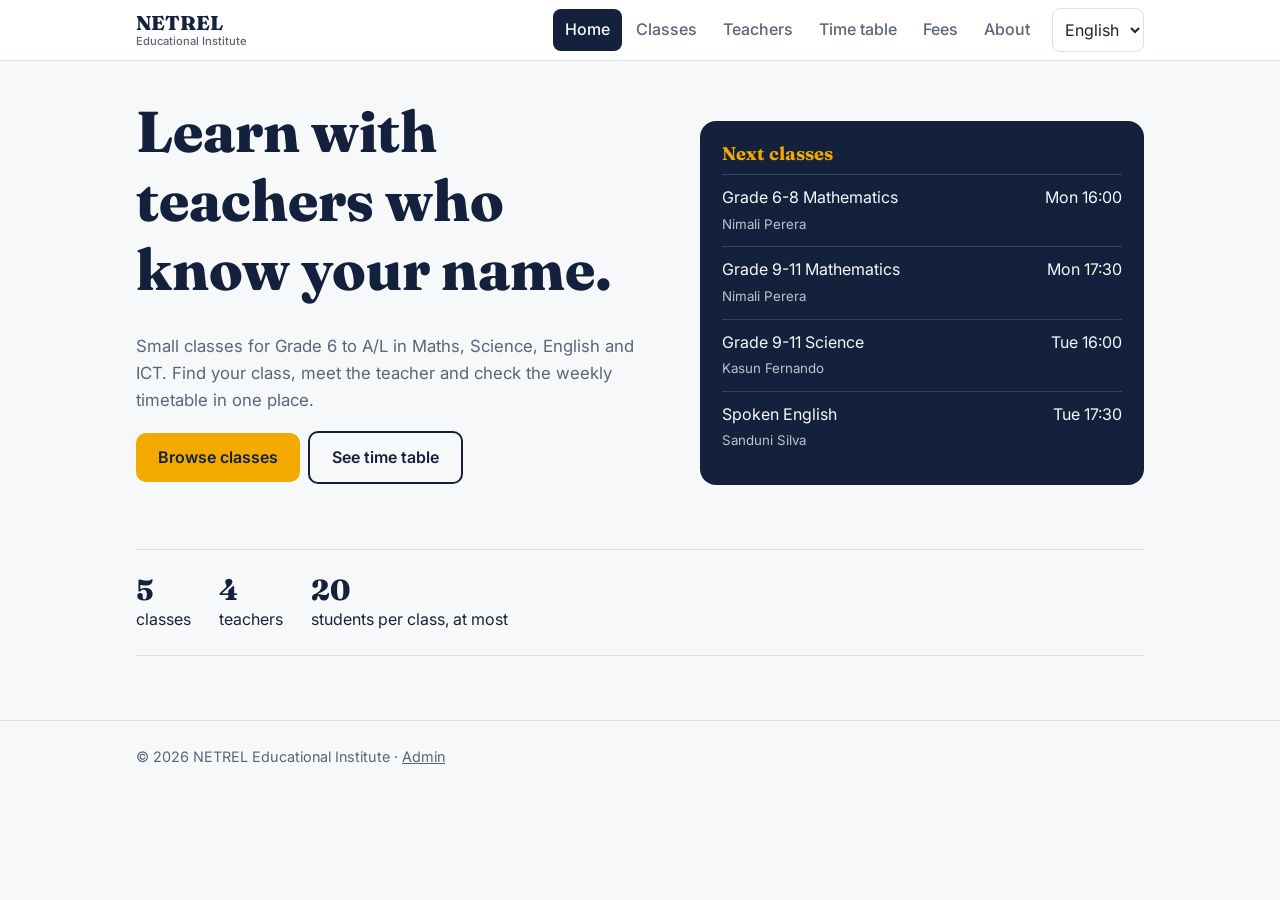
==== index.html @ 674e317e "Create index.html" ====
<!DOCTYPE html>
<html lang="en">
<head>
<meta charset="utf-8">
<meta name="viewport" content="width=device-width, initial-scale=1">
<title>NETREL Educational Institute</title>
<meta name="description" content="NETREL Educational Institute: classes, teachers, time table and fees.">
<link rel="stylesheet" href="https://fonts.googleapis.com/css2?family=Fraunces:wght@600;800&family=Inter:wght@400;500;600&family=Noto+Sans+Sinhala:wght@400;600&family=Noto+Sans+Tamil:wght@400;600&display=swap">
<style>
:root{--ink:#14213D;--bg:#F7F8FA;--card:#fff;--text:#1B2333;--muted:#5B6578;--line:#DDE2EA;--amber:#F2A900;--teal:#0F766E;--tealbg:#E3F3F1}
@media (prefers-color-scheme:dark){:root{--ink:#E8ECF5;--bg:#0E1424;--card:#172038;--text:#E6E9F2;--muted:#9AA5BD;--line:#2A3556;--tealbg:#12312F;--teal:#5EEAD4}}
*{box-sizing:border-box}
html{scroll-behavior:smooth;-webkit-text-size-adjust:100%}
body{margin:0;font:16px/1.6 Inter,"Noto Sans Sinhala","Noto Sans Tamil",system-ui,sans-serif;background:var(--bg);color:var(--text);overflow-x:hidden}
body[data-l=si],body[data-l=ta]{line-height:1.85}
h1,h2,h3{font-family:Fraunces,"Noto Sans Sinhala","Noto Sans Tamil",Georgia,serif;color:var(--ink);line-height:1.2;margin:0 0 .5em}
body[data-l=si] h1,body[data-l=ta] h1{line-height:1.35}
h1{font-size:clamp(1.9rem,6vw,3.6rem);font-weight:800}
h2{font-size:clamp(1.5rem,4vw,2.2rem)}
h3{font-size:1.15rem}
a{color:inherit}
img{max-width:100%}
:focus-visible{outline:3px solid var(--amber);outline-offset:2px}
.wrap{max-width:1040px;margin:0 auto;padding:0 16px}
header{background:var(--card);border-bottom:1px solid var(--line);position:sticky;top:0;z-index:10}
.bar{display:flex;align-items:center;gap:10px;min-height:60px;position:relative}
.logo{font:800 1.25rem Fraunces,serif;color:var(--ink);text-decoration:none;line-height:1.1;margin-right:auto}
.logo small{display:block;font:500 .7rem Inter,sans-serif;color:var(--muted)}
nav{display:flex;gap:2px}
nav a{padding:8px 12px;border-radius:8px;text-decoration:none;font-weight:500;color:var(--muted)}
nav a:hover{background:var(--tealbg)}
nav a[aria-current=page]{background:var(--ink);color:var(--bg)}
select,input,textarea{padding:10px 12px;border-radius:8px;border:1px solid var(--line);background:var(--card);color:var(--text);font:1rem Inter,"Noto Sans Sinhala","Noto Sans Tamil",sans-serif;max-width:100%}
.lang{padding:8px;min-height:44px}
#mb{display:none;width:44px;height:44px;border:1px solid var(--line);border-radius:10px;background:var(--card);color:var(--ink);cursor:pointer;padding:0;flex-direction:column;justify-content:center;align-items:center;gap:5px}
#mb i{display:block;width:20px;height:2px;background:currentColor;transition:transform .2s,opacity .2s}
#mb[aria-expanded=true] i:nth-child(1){transform:translateY(7px) rotate(45deg)}
#mb[aria-expanded=true] i:nth-child(2){opacity:0}
#mb[aria-expanded=true] i:nth-child(3){transform:translateY(-7px) rotate(-45deg)}
section.page{display:none;padding:36px 0 64px}
section.page.on{display:block}
.hero{display:grid;grid-template-columns:1.2fr 1fr;gap:32px;align-items:center}
.hero p{font-size:1.05rem;color:var(--muted);max-width:52ch}
.btn{display:inline-block;padding:12px 22px;min-height:44px;border-radius:10px;background:var(--amber);color:#14213D;font-weight:600;text-decoration:none;border:0;cursor:pointer;font-size:1rem;font-family:inherit;margin:0 8px 8px 0}
.btn.alt{background:transparent;border:2px solid var(--ink);color:var(--ink)}
.btn.sm{padding:6px 12px;min-height:36px;margin:0}
.today{background:var(--ink);color:var(--bg);border-radius:16px;padding:22px}
.today h3{color:var(--amber)}
.today ul{list-style:none;padding:0;margin:0}
.today li{display:flex;justify-content:space-between;gap:12px;padding:10px 0;border-top:1px solid rgba(128,128,128,.35)}
.today small{opacity:.75}
.grid{display:grid;grid-template-columns:repeat(auto-fill,minmax(min(100%,250px),1fr));gap:16px}
.card{background:var(--card);border:1px solid var(--line);border-radius:12px;padding:18px}
.tag{display:inline-block;font-size:.8rem;font-weight:600;background:var(--tealbg);color:var(--teal);padding:2px 10px;border-radius:99px;margin-right:6px}
.muted{color:var(--muted)}
.facts{display:flex;gap:28px;flex-wrap:wrap;margin:40px 0 0;padding:22px 0;border-top:1px solid var(--line);border-bottom:1px solid var(--line)}
.facts b{display:block;font:800 1.8rem Fraunces,serif;color:var(--ink)}
.chips{display:flex;gap:8px;flex-wrap:wrap;margin:14px 0 22px}
.chip{padding:8px 16px;border-radius:99px;border:1px solid var(--line);background:var(--card);color:var(--text);cursor:pointer;font:500 .95rem inherit;font-family:inherit}
.chip[aria-pressed=true]{background:var(--ink);color:var(--bg);border-color:var(--ink)}
.avatar{width:96px;height:96px;border-radius:50%;background:var(--amber);color:#14213D;display:grid;place-items:center;font:800 1.8rem Fraunces,serif;margin-bottom:12px;position:relative;overflow:hidden}
.avatar img{position:absolute;inset:0;width:100%;height:100%;object-fit:cover}
.tt{overflow-x:auto;margin-top:18px}
table{border-collapse:collapse;width:100%;background:var(--card)}
th,td{border:1px solid var(--line);padding:10px;text-align:left;vertical-align:top;font-size:.92rem}
th{background:var(--tealbg);color:var(--ink)}
td.slot{background:var(--bg);font-weight:600;white-space:nowrap}
td b{display:block}
.ttcards{display:none;gap:12px}
.ttcards .row{display:flex;justify-content:space-between;gap:10px;padding:8px 0;border-top:1px solid var(--line)}
.fees td:last-child,.fees th:last-child{text-align:right;white-space:nowrap}
form.f{display:grid;gap:12px;max-width:460px}
label{font-weight:500;display:grid;gap:4px}
.ad{display:grid;grid-template-columns:repeat(auto-fit,minmax(130px,1fr));gap:10px;align-items:end;margin-bottom:20px}
.note{background:var(--tealbg);border-radius:10px;padding:12px 14px;margin:0 0 20px;font-size:.92rem}
footer{border-top:1px solid var(--line);padding:24px 0;color:var(--muted);font-size:.9rem}
@media (max-width:860px){
  #mb{display:flex}
  nav{display:none;position:absolute;top:100%;left:-16px;right:-16px;flex-direction:column;background:var(--card);border-bottom:1px solid var(--line);padding:8px 16px 14px;box-shadow:0 12px 24px rgba(0,0,0,.15)}
  nav.open{display:flex}
  nav a{padding:14px 12px;font-size:1.05rem}
}
@media (max-width:760px){
  .hero{grid-template-columns:1fr}
  section.page{padding:24px 0 48px}
  .tt table{display:none}
  .ttcards{display:grid}
  .btn{display:block;text-align:center;margin-right:0}
  .facts{gap:18px}
}
@media (prefers-reduced-motion:reduce){html{scroll-behavior:auto}#mb i{transition:none}}
</style>
</head>
<body data-l="en">
<header>
  <div class="wrap bar">
    <a class="logo" href="#home">NETREL<small>Educational Institute</small></a>
    <nav id="nav" aria-label="Main">
      <a href="#home" data-i="home"></a><a href="#classes" data-i="classes"></a><a href="#teachers" data-i="teachers"></a><a href="#timetable" data-i="timetable"></a><a href="#fees" data-i="fees"></a><a href="#about" data-i="about"></a>
    </nav>
    <select id="lang" class="lang" aria-label="Language"><option value="en">English</option><option value="si">සිංහල</option><option value="ta">தமிழ்</option></select>
    <button id="mb" aria-expanded="false" aria-controls="nav" aria-label="Menu"><i></i><i></i><i></i></button>
  </div>
</header>

<main class="wrap">
  <section id="home" class="page">
    <div class="hero">
      <div>
        <h1 data-i="h1"></h1>
        <p data-i="lead"></p>
        <p><a class="btn" href="#classes" data-i="browse"></a><a class="btn alt" href="#timetable" data-i="seett"></a></p>
      </div>
      <div class="today"><h3 data-i="next"></h3><ul id="next"></ul></div>
    </div>
    <div class="facts">
      <div><b id="fClasses"></b><span data-i="nclasses"></span></div>
      <div><b id="fTeachers"></b><span data-i="nteachers"></span></div>
      <div><b>20</b><span data-i="maxs"></span></div>
    </div>
  </section>

  <section id="classes" class="page">
    <h2 data-i="classes"></h2>
    <p class="muted" data-i="pick"></p>
    <div class="chips" id="classChips"></div>
    <div class="grid" id="classList"></div>
  </section>

  <section id="teachers" class="page">
    <h2 data-i="teachers"></h2>
    <p class="muted" data-i="tsub"></p>
    <div class="grid" id="teacherList"></div>
  </section>

  <section id="timetable" class="page">
    <h2 data-i="timetable"></h2>
    <label for="ttClass" style="max-width:320px"><span data-i="showtt"></span><select id="ttClass"></select></label>
    <div class="tt" id="ttOut"></div>
    <div class="ttcards" id="ttCards"></div>
  </section>

  <section id="fees" class="page">
    <h2 data-i="fees"></h2>
    <p class="muted" data-i="fsub"></p>
    <div class="tt"><table class="fees" style="display:table"><thead><tr><th data-i="class"></th><th data-i="fee"></th></tr></thead><tbody id="feeBody"></tbody></table></div>
    <p class="note" data-i="fnote"></p>
  </section>

  <section id="about" class="page">
    <h2 data-i="aboutt"></h2>
    <p style="max-width:62ch" data-i="aboutp"></p>
    <div class="grid" style="margin:26px 0">
      <div class="card"><h3 data-i="appr"></h3><p class="muted" data-i="apprp"></p></div>
      <div class="card"><h3 data-i="where"></h3><p class="muted">123 Main Street, Your Town<br>Mon–Sat, 8:00–18:00</p></div>
      <div class="card"><h3 data-i="contact"></h3><p class="muted">+94 00 000 0000<br>hello@yourinstitute.lk</p></div>
    </div>
    <h3 data-i="enrol"></h3>
    <form class="f" id="contact">
      <label><span data-i="name"></span><input name="name" required></label>
      <label><span data-i="phone"></span><input name="phone" type="tel" required></label>
      <label><span data-i="msg"></span><textarea name="msg" rows="3"></textarea></label>
      <button class="btn" type="submit" data-i="send"></button>
      <p id="sent" class="muted" role="status"></p>
    </form>
  </section>

  <section id="admin" class="page">
    <h2>Admin</h2>
    <div id="adminBox"></div>
  </section>
</main>

<footer><div class="wrap">© <span id="yr"></span> NETREL Educational Institute · <a href="#admin" data-i="admin"></a></div></footer>

<script>
/* ===== SETTINGS ===== change the admin passcode here (it is visible to anyone who views the source, so it is only a basic gate) */
const ADMIN_PASS = "netrel123";

/* ===== DATA ===== replace getData() with a fetch() to your database API later. Teacher photos: put files in an "img" folder, e.g. photo:"img/nimali.jpg" */
const DATA = {
  teachers: [
    {id:"t1", name:"Nimali Perera", subject:"Mathematics", photo:"img/nimali.jpg", bio:"BSc Mathematics, 12 years teaching O/L and A/L."},
    {id:"t2", name:"Kasun Fernando", subject:"Science", photo:"img/kasun.jpg", bio:"Physics graduate who loves practical demonstrations."},
    {id:"t3", name:"Sanduni Silva", subject:"English", photo:"img/sanduni.jpg", bio:"Spoken and written English for all levels."},
    {id:"t4", name:"Ruwan Jayasuriya", subject:"ICT", photo:"img/ruwan.jpg", bio:"Software engineer teaching programming and office skills."}
  ],
  classes: [
    {id:"c1", name:"Grade 6-8 Mathematics", grade:"Grade 6-8", teacher:"t1", fee:2500, desc:"Number sense, algebra basics and problem solving."},
    {id:"c2", name:"Grade 9-11 Science", grade:"Grade 9-11", teacher:"t2", fee:3000, desc:"Physics, chemistry and biology with weekly practicals."},
    {id:"c3", name:"Grade 9-11 Mathematics", grade:"Grade 9-11", teacher:"t1", fee:3000, desc:"O/L syllabus with past paper discussions."},
    {id:"c4", name:"Spoken English", grade:"All ages", teacher:"t3", fee:2000, desc:"Speaking confidence, listening and everyday vocabulary."},
    {id:"c5", name:"A/L ICT", grade:"A/L", teacher:"t4", fee:4000, desc:"Theory and programming for the A/L ICT syllabus."}
  ],
  timetable: [
    {day:"Mon", start:"16:00", end:"17:30", cls:"c1", room:"Room 1"},
    {day:"Mon", start:"17:30", end:"19:00", cls:"c3", room:"Room 1"},
    {day:"Tue", start:"16:00", end:"17:30", cls:"c2", room:"Lab"},
    {day:"Tue", start:"17:30", end:"19:00", cls:"c4", room:"Room 2"},
    {day:"Wed", start:"16:00", end:"17:30", cls:"c1", room:"Room 1"},
    {day:"Wed", start:"17:30", end:"19:00", cls:"c5", room:"Computer lab"},
    {day:"Thu", start:"16:00", end:"17:30", cls:"c2", room:"Lab"},
    {day:"Thu", start:"17:30", end:"19:00", cls:"c3", room:"Room 1"},
    {day:"Fri", start:"16:00", end:"17:30", cls:"c4", room:"Room 2"},
    {day:"Fri", start:"17:30", end:"19:00", cls:"c5", room:"Computer lab"},
    {day:"Sat", start:"09:00", end:"11:00", cls:"c3", room:"Room 1"},
    {day:"Sat", start:"11:00", end:"13:00", cls:"c2", room:"Lab"}
  ]
};
async function getData(){ return structuredClone(DATA); /* later: return (await fetch("https://your-api/…")).json(); */ }

/* ===== TRANSLATIONS (page text only; names, bios and class titles come from DATA) ===== */
const T = {
en:{home:"Home",classes:"Classes",teachers:"Teachers",timetable:"Time table",fees:"Fees",about:"About",admin:"Admin",
 h1:"Learn with teachers who know your name.",lead:"Small classes for Grade 6 to A/L in Maths, Science, English and ICT. Find your class, meet the teacher and check the weekly timetable in one place.",
 browse:"Browse classes",seett:"See time table",next:"Next classes",nclasses:"classes",nteachers:"teachers",maxs:"students per class, at most",
 pick:"Pick a grade to filter the list.",all:"All",tsub:"Our team and the classes each teacher leads.",teaches:"Teaches:",showtt:"Show time table for",allcl:"All classes",
 fsub:"Monthly fee for each class.",class:"Class",fee:"Fee",mo:"/ month",fnote:"Fees are paid at the office in the first week of each month.",
 aboutt:"About NETREL Educational Institute",aboutp:"Write your story here: when the institute started, what you teach and how you teach it.",appr:"Our approach",apprp:"Small groups, weekly practice papers and regular feedback to parents.",where:"Where we are",contact:"Contact",enrol:"Ask about enrolment",name:"Your name",phone:"Phone",msg:"Message",send:"Send message",thanks:"Thanks! This sample form does not send anything yet.",
 d:["Mon","Tue","Wed","Thu","Fri","Sat"]},
si:{home:"මුල් පිටුව",classes:"පන්ති",teachers:"ගුරුවරු",timetable:"කාලසටහන",fees:"ගාස්තු",about:"අප ගැන",admin:"පරිපාලක",
 h1:"ඔබව හඳුනන ගුරුවරුන් සමඟ ඉගෙන ගන්න.",lead:"6 වසරේ සිට උසස් පෙළ දක්වා ගණිතය, විද්‍යාව, ඉංග්‍රීසි සහ ICT සඳහා කුඩා පන්ති. ඔබේ පන්තිය සොයා, ගුරුවරයා හඳුනාගෙන, සතිපතා කාලසටහන එක තැනකින් බලන්න.",
 browse:"පන්ති බලන්න",seett:"කාලසටහන බලන්න",next:"ඉදිරි පන්ති",nclasses:"පන්ති",nteachers:"ගුරුවරු",maxs:"පන්තියකට උපරිම ශිෂ්‍ය සංඛ්‍යාව",
 pick:"ලැයිස්තුව පෙරීමට ශ්‍රේණියක් තෝරන්න.",all:"සියල්ල",tsub:"අපගේ කණ්ඩායම සහ ගුරුවරයා මෙහෙයවන පන්ති.",teaches:"උගන්වන පන්ති:",showtt:"කාලසටහන බලන්න:",allcl:"සියලු පන්ති",
 fsub:"එක් එක් පන්තිය සඳහා මාසික ගාස්තුව.",class:"පන්තිය",fee:"ගාස්තුව",mo:"/ මාසයකට",fnote:"ගාස්තු සෑම මාසයකම පළමු සතියේදී කාර්යාලයේ ගෙවිය යුතුය.",
 aboutt:"NETREL අධ්‍යාපන ආයතනය ගැන",aboutp:"ආයතනය ආරම්භ වූ ආකාරය, ඔබ උගන්වන දේ සහ උගන්වන ක්‍රමය මෙහි ලියන්න.",appr:"අපගේ ක්‍රමය",apprp:"කුඩා කණ්ඩායම්, සතිපතා පුහුණු ප්‍රශ්න පත්‍ර සහ දෙමාපියන්ට නිතර ප්‍රතිපෝෂණ.",where:"අපව හමුවන්න",contact:"අමතන්න",enrol:"ඇතුළත් වීම ගැන විමසන්න",name:"ඔබේ නම",phone:"දුරකථන අංකය",msg:"පණිවිඩය",send:"පණිවිඩය යවන්න",thanks:"ස්තූතියි! මෙම නිදර්ශන පෝරමය තවම කිසිවක් යවන්නේ නැත.",
 d:["සඳු","අඟ","බදා","බ්‍රහ","සිකු","සෙන"]},
ta:{home:"முகப்பு",classes:"வகுப்புகள்",teachers:"ஆசிரியர்கள்",timetable:"நேரசூசி",fees:"கட்டணங்கள்",about:"எங்களைப் பற்றி",admin:"நிர்வாகி",
 h1:"உங்கள் பெயர் தெரிந்த ஆசிரியர்களுடன் கற்றுக்கொள்ளுங்கள்.",lead:"தரம் 6 முதல் உயர்தரம் வரை கணிதம், அறிவியல், ஆங்கிலம், ICT ஆகியவற்றுக்கான சிறிய வகுப்புகள். உங்கள் வகுப்பைத் தேடி, ஆசிரியரைச் சந்தித்து, வாராந்த நேரசூசியை ஒரே இடத்தில் பாருங்கள்.",
 browse:"வகுப்புகளைப் பார்க்க",seett:"நேரசூசியைப் பார்க்க",next:"அடுத்த வகுப்புகள்",nclasses:"வகுப்புகள்",nteachers:"ஆசிரியர்கள்",maxs:"ஒரு வகுப்புக்கு அதிகபட்ச மாணவர்கள்",
 pick:"பட்டியலை வடிகட்ட ஒரு தரத்தைத் தேர்ந்தெடுக்கவும்.",all:"அனைத்தும்",tsub:"எங்கள் குழுவும் ஒவ்வொரு ஆசிரியரும் நடத்தும் வகுப்புகளும்.",teaches:"நடத்தும் வகுப்புகள்:",showtt:"நேரசூசியைக் காட்டு:",allcl:"அனைத்து வகுப்புகள்",
 fsub:"ஒவ்வொரு வகுப்புக்கும் மாதாந்தக் கட்டணம்.",class:"வகுப்பு",fee:"கட்டணம்",mo:"/ மாதம்",fnote:"கட்டணங்கள் ஒவ்வொரு மாதமும் முதல் வாரத்தில் அலுவலகத்தில் செலுத்தப்பட வேண்டும்.",
 aboutt:"NETREL கல்வி நிறுவனம் பற்றி",aboutp:"நிறுவனம் தொடங்கிய கதை, நீங்கள் கற்பிப்பவை, கற்பிக்கும் முறை ஆகியவற்றை இங்கே எழுதுங்கள்.",appr:"எங்கள் அணுகுமுறை",apprp:"சிறிய குழுக்கள், வாராந்தப் பயிற்சித் தாள்கள், பெற்றோருக்கு அடிக்கடி கருத்துகள்.",where:"எங்கள் இடம்",contact:"தொடர்புக்கு",enrol:"சேர்க்கை பற்றி விசாரிக்க",name:"உங்கள் பெயர்",phone:"தொலைபேசி",msg:"செய்தி",send:"செய்தி அனுப்பு",thanks:"நன்றி! இந்த மாதிரிப் படிவம் இப்போது எதையும் அனுப்பாது.",
 d:["திங்","செவ்","புத","வியா","வெள்","சனி"]}
};

const $ = s => document.querySelector(s);
const esc = s => String(s).replace(/[&<>"]/g, c => ({"&":"&amp;","<":"&lt;",">":"&gt;",'"':"&quot;"}[c]));
const DAYS = ["Mon","Tue","Wed","Thu","Fri","Sat"];
let D, L = "en", gradeFilter = "all", authed = false;
const t = k => T[L][k] ?? T.en[k];
const teacher = id => D.teachers.find(x => x.id === id);
const klass = id => D.classes.find(c => c.id === id);
const money = n => "Rs. " + Number(n).toLocaleString("en-US");
const dayName = d => T[L].d[DAYS.indexOf(d)];
const bySlot = (a,b) => DAYS.indexOf(a.day)-DAYS.indexOf(b.day) || a.start.localeCompare(b.start);

function load(){ try{ const s = JSON.parse(localStorage.getItem("netrel_data")); if(s){ D.timetable = s.timetable; D.classes.forEach(c => { if(s.fees && s.fees[c.id] != null) c.fee = s.fees[c.id]; }); } }catch(e){} }
function save(){ try{ localStorage.setItem("netrel_data", JSON.stringify({timetable:D.timetable, fees:Object.fromEntries(D.classes.map(c => [c.id,c.fee]))})); }catch(e){} }

function applyLang(){
  document.documentElement.lang = L; document.body.dataset.l = L;
  document.querySelectorAll("[data-i]").forEach(el => el.textContent = t(el.dataset.i));
  $("#lang").value = L;
  renderAll();
}
function renderHome(){
  $("#fClasses").textContent = D.classes.length; $("#fTeachers").textContent = D.teachers.length;
  const now = new Date(), today = now.getDay(), mins = now.getHours()*60 + now.getMinutes();
  const order = ["Sun","Mon","Tue","Wed","Thu","Fri","Sat"];
  const up = D.timetable.map(s => { const [h,m] = s.start.split(":").map(Number); let dd = (order.indexOf(s.day)-today+7)%7; if(dd===0 && h*60+m < mins) dd = 7; return {...s, when:dd*1440+h*60+m}; }).sort((a,b)=>a.when-b.when).slice(0,4);
  $("#next").innerHTML = up.map(s => `<li><span>${esc(klass(s.cls).name)}<br><small>${esc(teacher(klass(s.cls).teacher).name)}</small></span><span>${dayName(s.day)} ${s.start}</span></li>`).join("");
}
function renderClasses(){
  const grades = ["all", ...new Set(D.classes.map(c => c.grade))];
  $("#classChips").innerHTML = grades.map(g => `<button class="chip" aria-pressed="${g===gradeFilter}" data-g="${esc(g)}">${g==="all"?t("all"):esc(g)}</button>`).join("");
  $("#classList").innerHTML = D.classes.filter(c => gradeFilter==="all" || c.grade===gradeFilter).map(c => `<article class="card"><span class="tag">${esc(c.grade)}</span><h3 style="margin-top:10px">${esc(c.name)}</h3><p class="muted">${esc(c.desc)}</p><p><b>${esc(teacher(c.teacher).name)}</b><br><span class="muted">${money(c.fee)} ${t("mo")}</span></p></article>`).join("");
}
function renderTeachers(){
  $("#teacherList").innerHTML = D.teachers.map(x => `<article class="card"><div class="avatar">${x.photo?`<img src="${esc(x.photo)}" alt="${esc(x.name)}" loading="lazy" onerror="this.remove()">`:""}<span aria-hidden="true">${esc(x.name.split(" ").map(w=>w[0]).join(""))}</span></div><h3>${esc(x.name)}</h3><span class="tag">${esc(x.subject)}</span><p class="muted">${esc(x.bio)}</p><p style="font-size:.9rem">${t("teaches")} ${D.classes.filter(c=>c.teacher===x.id).map(c=>esc(c.name)).join(", ")}</p></article>`).join("");
}
function renderTT(){
  const sel = $("#ttClass").value || "all";
  const rows = D.timetable.filter(s => sel==="all" || s.cls===sel).sort(bySlot);
  const slots = [...new Set(rows.map(r => r.start+"–"+r.end))].sort();
  $("#ttOut").innerHTML = `<table><thead><tr><th>${t("time")||"Time"}</th>${DAYS.map(d=>`<th>${dayName(d)}</th>`).join("")}</tr></thead><tbody>` + slots.map(sl => `<tr><td class="slot">${sl}</td>` + DAYS.map(d => { const s = rows.find(r => r.day===d && r.start+"–"+r.end===sl); return `<td>${s?`<b>${esc(klass(s.cls).name)}</b>${esc(teacher(klass(s.cls).teacher).name)}<br><span class="muted">${esc(s.room)}</span>`:""}</td>`; }).join("") + `</tr>`).join("") + `</tbody></table>`;
  $("#ttCards").innerHTML = DAYS.map(d => { const r = rows.filter(x => x.day===d); return r.length ? `<div class="card"><h3>${dayName(d)}</h3>${r.map(s => `<div class="row"><span><b>${esc(klass(s.cls).name)}</b><br><span class="muted">${esc(teacher(klass(s.cls).teacher).name)} · ${esc(s.room)}</span></span><span>${s.start}–${s.end}</span></div>`).join("")}</div>` : ""; }).join("");
}
function renderTTSelect(){
  const v = $("#ttClass").value || "all";
  $("#ttClass").innerHTML = `<option value="all">${t("allcl")}</option>` + D.classes.map(c => `<option value="${c.id}">${esc(c.name)}</option>`).join("");
  $("#ttClass").value = v;
}
function renderFees(){ $("#feeBody").innerHTML = D.classes.map(c => `<tr><td>${esc(c.name)}<br><span class="muted">${esc(teacher(c.teacher).name)}</span></td><td>${money(c.fee)} ${t("mo")}</td></tr>`).join(""); }
function renderAdmin(){
  const box = $("#adminBox");
  if(!authed){ box.innerHTML = `<form class="f" id="login"><label>Passcode<input type="password" id="pw" required autocomplete="off"></label><button class="btn" type="submit">Log in</button><p id="lerr" class="muted" role="status"></p></form>`; return; }
  const cOpts = D.classes.map(c => `<option value="${c.id}">${esc(c.name)}</option>`).join("");
  const rows = [...D.timetable].sort(bySlot);
  box.innerHTML = `<p class="note">Changes are saved in this browser only. To publish them for every visitor, press “Show data”, then paste the timetable and fees into the DATA block of index.html and upload it to GitHub (or connect a database later).</p>
  <h3>Add a class slot</h3>
  <form id="addSlot" class="ad">
    <label>Day<select name="day">${DAYS.map(d=>`<option>${d}</option>`).join("")}</select></label>
    <label>Start<input type="time" name="start" required></label>
    <label>End<input type="time" name="end" required></label>
    <label>Class<select name="cls">${cOpts}</select></label>
    <label>Room<input name="room" required></label>
    <button class="btn" type="submit" style="margin:0">Add</button>
  </form>
  <h3>Time table slots</h3>
  <div class="tt"><table style="display:table"><thead><tr><th>Day</th><th>Time</th><th>Class</th><th>Room</th><th></th></tr></thead><tbody>${rows.map(s => `<tr><td>${s.day}</td><td>${s.start}–${s.end}</td><td>${esc(klass(s.cls).name)}</td><td>${esc(s.room)}</td><td><button class="btn alt sm" data-del="${D.timetable.indexOf(s)}">Delete</button></td></tr>`).join("")}</tbody></table></div>
  <h3 style="margin-top:28px">Fees (Rs. per month)</h3>
  <div class="ad">${D.classes.map(c => `<label>${esc(c.name)}<input type="number" min="0" step="100" value="${c.fee}" data-fee="${c.id}"></label>`).join("")}</div>
  <button class="btn alt" data-act="show">Show data</button><button class="btn alt" data-act="reset">Reset to original</button><button class="btn alt" data-act="out">Log out</button>
  <textarea id="dump" rows="8" style="width:100%;display:none;margin-top:10px" readonly></textarea>`;
}
function renderAll(){ renderHome(); renderClasses(); renderTeachers(); renderTTSelect(); renderTT(); renderFees(); renderAdmin(); }

const PAGES = ["home","classes","teachers","timetable","fees","about","admin"];
function route(){
  const p = PAGES.includes(location.hash.slice(1)) ? location.hash.slice(1) : "home";
  PAGES.forEach(id => $("#"+id).classList.toggle("on", id===p));
  document.querySelectorAll("nav a").forEach(a => a.getAttribute("href")==="#"+p ? a.setAttribute("aria-current","page") : a.removeAttribute("aria-current"));
  document.title = (p==="home" ? "" : (t(p)||p) + " · ") + "NETREL Educational Institute";
  closeMenu(); window.scrollTo(0,0);
}
function closeMenu(){ $("#nav").classList.remove("open"); $("#mb").setAttribute("aria-expanded","false"); }

$("#mb").addEventListener("click", () => { const o = $("#nav").classList.toggle("open"); $("#mb").setAttribute("aria-expanded", o); });
document.addEventListener("keydown", e => { if(e.key==="Escape") closeMenu(); });
$("#lang").addEventListener("change", e => { L = e.target.value; try{localStorage.setItem("netrel_lang", L);}catch(x){} applyLang(); route(); });
$("#ttClass").addEventListener("change", renderTT);
$("#classChips").addEventListener("click", e => { const b = e.target.closest("[data-g]"); if(b){ gradeFilter = b.dataset.g; renderClasses(); } });
$("#contact").addEventListener("submit", e => { e.preventDefault(); $("#sent").textContent = t("thanks"); e.target.reset(); /* later: POST to your backend */ });

const ab = $("#adminBox");
ab.addEventListener("submit", e => {
  e.preventDefault();
  if(e.target.id === "login"){ if($("#pw").value === ADMIN_PASS){ authed = true; renderAdmin(); } else $("#lerr").textContent = "Wrong passcode."; }
  if(e.target.id === "addSlot"){ const f = Object.fromEntries(new FormData(e.target)); if(f.end <= f.start){ alert("End time must be after start time."); return; } D.timetable.push({day:f.day,start:f.start,end:f.end,cls:f.cls,room:f.room.trim()}); save(); renderAll(); }
});
ab.addEventListener("click", e => {
  const b = e.target.closest("button"); if(!b) return;
  if(b.dataset.del != null){ D.timetable.splice(+b.dataset.del,1); save(); renderAll(); }
  if(b.dataset.act === "show"){ const d = $("#dump"); d.style.display = "block"; d.value = JSON.stringify({timetable:D.timetable, fees:Object.fromEntries(D.classes.map(c=>[c.id,c.fee]))}, null, 1); d.select(); }
  if(b.dataset.act === "reset" && confirm("Remove all saved changes?")){ try{localStorage.removeItem("netrel_data");}catch(x){} location.reload(); }
  if(b.dataset.act === "out"){ authed = false; renderAdmin(); }
});
ab.addEventListener("change", e => { const id = e.target.dataset.fee; if(id){ klass(id).fee = Math.max(0, +e.target.value || 0); save(); renderAll(); } });

$("#yr").textContent = new Date().getFullYear();
getData().then(d => {
  D = d; load();
  try{ const l = localStorage.getItem("netrel_lang"); if(T[l]) L = l; }catch(x){}
  applyLang(); window.addEventListener("hashchange", route); route();
});
</script>
</body>
</html>
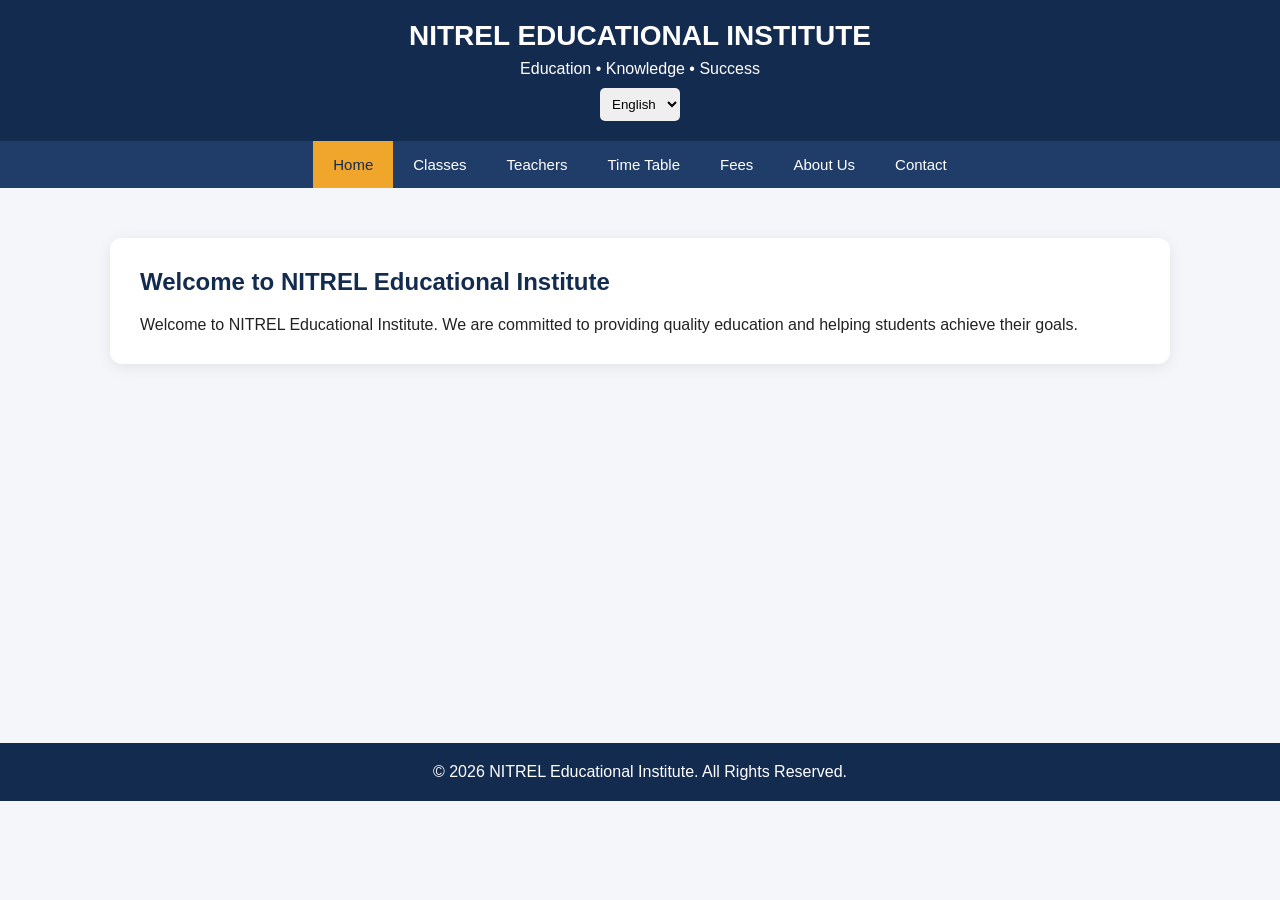
==== commit 83018295: "Update index.html Added Constructing pages" ====
--- a/index.html
+++ b/index.html
@@ -1,349 +1,366 @@
+
 <!DOCTYPE html>
 <html lang="en">
 <head>
-<meta charset="utf-8">
-<meta name="viewport" content="width=device-width, initial-scale=1">
-<title>NETREL Educational Institute</title>
-<meta name="description" content="NETREL Educational Institute: classes, teachers, time table and fees.">
-<link rel="stylesheet" href="https://fonts.googleapis.com/css2?family=Fraunces:wght@600;800&family=Inter:wght@400;500;600&family=Noto+Sans+Sinhala:wght@400;600&family=Noto+Sans+Tamil:wght@400;600&display=swap">
-<style>
-:root{--ink:#14213D;--bg:#F7F8FA;--card:#fff;--text:#1B2333;--muted:#5B6578;--line:#DDE2EA;--amber:#F2A900;--teal:#0F766E;--tealbg:#E3F3F1}
-@media (prefers-color-scheme:dark){:root{--ink:#E8ECF5;--bg:#0E1424;--card:#172038;--text:#E6E9F2;--muted:#9AA5BD;--line:#2A3556;--tealbg:#12312F;--teal:#5EEAD4}}
-*{box-sizing:border-box}
-html{scroll-behavior:smooth;-webkit-text-size-adjust:100%}
-body{margin:0;font:16px/1.6 Inter,"Noto Sans Sinhala","Noto Sans Tamil",system-ui,sans-serif;background:var(--bg);color:var(--text);overflow-x:hidden}
-body[data-l=si],body[data-l=ta]{line-height:1.85}
-h1,h2,h3{font-family:Fraunces,"Noto Sans Sinhala","Noto Sans Tamil",Georgia,serif;color:var(--ink);line-height:1.2;margin:0 0 .5em}
-body[data-l=si] h1,body[data-l=ta] h1{line-height:1.35}
-h1{font-size:clamp(1.9rem,6vw,3.6rem);font-weight:800}
-h2{font-size:clamp(1.5rem,4vw,2.2rem)}
-h3{font-size:1.15rem}
-a{color:inherit}
-img{max-width:100%}
-:focus-visible{outline:3px solid var(--amber);outline-offset:2px}
-.wrap{max-width:1040px;margin:0 auto;padding:0 16px}
-header{background:var(--card);border-bottom:1px solid var(--line);position:sticky;top:0;z-index:10}
-.bar{display:flex;align-items:center;gap:10px;min-height:60px;position:relative}
-.logo{font:800 1.25rem Fraunces,serif;color:var(--ink);text-decoration:none;line-height:1.1;margin-right:auto}
-.logo small{display:block;font:500 .7rem Inter,sans-serif;color:var(--muted)}
-nav{display:flex;gap:2px}
-nav a{padding:8px 12px;border-radius:8px;text-decoration:none;font-weight:500;color:var(--muted)}
-nav a:hover{background:var(--tealbg)}
-nav a[aria-current=page]{background:var(--ink);color:var(--bg)}
-select,input,textarea{padding:10px 12px;border-radius:8px;border:1px solid var(--line);background:var(--card);color:var(--text);font:1rem Inter,"Noto Sans Sinhala","Noto Sans Tamil",sans-serif;max-width:100%}
-.lang{padding:8px;min-height:44px}
-#mb{display:none;width:44px;height:44px;border:1px solid var(--line);border-radius:10px;background:var(--card);color:var(--ink);cursor:pointer;padding:0;flex-direction:column;justify-content:center;align-items:center;gap:5px}
-#mb i{display:block;width:20px;height:2px;background:currentColor;transition:transform .2s,opacity .2s}
-#mb[aria-expanded=true] i:nth-child(1){transform:translateY(7px) rotate(45deg)}
-#mb[aria-expanded=true] i:nth-child(2){opacity:0}
-#mb[aria-expanded=true] i:nth-child(3){transform:translateY(-7px) rotate(-45deg)}
-section.page{display:none;padding:36px 0 64px}
-section.page.on{display:block}
-.hero{display:grid;grid-template-columns:1.2fr 1fr;gap:32px;align-items:center}
-.hero p{font-size:1.05rem;color:var(--muted);max-width:52ch}
-.btn{display:inline-block;padding:12px 22px;min-height:44px;border-radius:10px;background:var(--amber);color:#14213D;font-weight:600;text-decoration:none;border:0;cursor:pointer;font-size:1rem;font-family:inherit;margin:0 8px 8px 0}
-.btn.alt{background:transparent;border:2px solid var(--ink);color:var(--ink)}
-.btn.sm{padding:6px 12px;min-height:36px;margin:0}
-.today{background:var(--ink);color:var(--bg);border-radius:16px;padding:22px}
-.today h3{color:var(--amber)}
-.today ul{list-style:none;padding:0;margin:0}
-.today li{display:flex;justify-content:space-between;gap:12px;padding:10px 0;border-top:1px solid rgba(128,128,128,.35)}
-.today small{opacity:.75}
-.grid{display:grid;grid-template-columns:repeat(auto-fill,minmax(min(100%,250px),1fr));gap:16px}
-.card{background:var(--card);border:1px solid var(--line);border-radius:12px;padding:18px}
-.tag{display:inline-block;font-size:.8rem;font-weight:600;background:var(--tealbg);color:var(--teal);padding:2px 10px;border-radius:99px;margin-right:6px}
-.muted{color:var(--muted)}
-.facts{display:flex;gap:28px;flex-wrap:wrap;margin:40px 0 0;padding:22px 0;border-top:1px solid var(--line);border-bottom:1px solid var(--line)}
-.facts b{display:block;font:800 1.8rem Fraunces,serif;color:var(--ink)}
-.chips{display:flex;gap:8px;flex-wrap:wrap;margin:14px 0 22px}
-.chip{padding:8px 16px;border-radius:99px;border:1px solid var(--line);background:var(--card);color:var(--text);cursor:pointer;font:500 .95rem inherit;font-family:inherit}
-.chip[aria-pressed=true]{background:var(--ink);color:var(--bg);border-color:var(--ink)}
-.avatar{width:96px;height:96px;border-radius:50%;background:var(--amber);color:#14213D;display:grid;place-items:center;font:800 1.8rem Fraunces,serif;margin-bottom:12px;position:relative;overflow:hidden}
-.avatar img{position:absolute;inset:0;width:100%;height:100%;object-fit:cover}
-.tt{overflow-x:auto;margin-top:18px}
-table{border-collapse:collapse;width:100%;background:var(--card)}
-th,td{border:1px solid var(--line);padding:10px;text-align:left;vertical-align:top;font-size:.92rem}
-th{background:var(--tealbg);color:var(--ink)}
-td.slot{background:var(--bg);font-weight:600;white-space:nowrap}
-td b{display:block}
-.ttcards{display:none;gap:12px}
-.ttcards .row{display:flex;justify-content:space-between;gap:10px;padding:8px 0;border-top:1px solid var(--line)}
-.fees td:last-child,.fees th:last-child{text-align:right;white-space:nowrap}
-form.f{display:grid;gap:12px;max-width:460px}
-label{font-weight:500;display:grid;gap:4px}
-.ad{display:grid;grid-template-columns:repeat(auto-fit,minmax(130px,1fr));gap:10px;align-items:end;margin-bottom:20px}
-.note{background:var(--tealbg);border-radius:10px;padding:12px 14px;margin:0 0 20px;font-size:.92rem}
-footer{border-top:1px solid var(--line);padding:24px 0;color:var(--muted);font-size:.9rem}
-@media (max-width:860px){
-  #mb{display:flex}
-  nav{display:none;position:absolute;top:100%;left:-16px;right:-16px;flex-direction:column;background:var(--card);border-bottom:1px solid var(--line);padding:8px 16px 14px;box-shadow:0 12px 24px rgba(0,0,0,.15)}
-  nav.open{display:flex}
-  nav a{padding:14px 12px;font-size:1.05rem}
-}
-@media (max-width:760px){
-  .hero{grid-template-columns:1fr}
-  section.page{padding:24px 0 48px}
-  .tt table{display:none}
-  .ttcards{display:grid}
-  .btn{display:block;text-align:center;margin-right:0}
-  .facts{gap:18px}
-}
-@media (prefers-reduced-motion:reduce){html{scroll-behavior:auto}#mb i{transition:none}}
-</style>
+  <meta charset="UTF-8">
+  <meta name="viewport" content="width=device-width, initial-scale=1.0">
+  <meta name="description" content="NITREL Educational Institute">
+  <title>NITREL Educational Institute</title>
+
+  <style>
+    * {
+      margin: 0;
+      padding: 0;
+      box-sizing: border-box;
+      font-family: Arial, sans-serif;
+    }
+
+    body {
+      background: #f4f6fa;
+      color: #222;
+    }
+
+    header {
+      background: #142b50;
+      color: white;
+      padding: 20px;
+      text-align: center;
+    }
+
+    header h1 {
+      font-size: 28px;
+      margin-bottom: 8px;
+    }
+
+    nav {
+      background: #203d69;
+      display: flex;
+      justify-content: center;
+      flex-wrap: wrap;
+    }
+
+    nav button {
+      border: none;
+      background: transparent;
+      color: white;
+      padding: 15px 20px;
+      cursor: pointer;
+      font-size: 15px;
+    }
+
+    nav button:hover,
+    nav button.active {
+      background: #f0a52b;
+      color: #142b50;
+    }
+
+    main {
+      max-width: 1100px;
+      margin: 30px auto;
+      padding: 20px;
+      min-height: 55vh;
+    }
+
+    .page {
+      display: none;
+      background: white;
+      padding: 30px;
+      border-radius: 12px;
+      box-shadow: 0 3px 15px rgba(0,0,0,0.08);
+    }
+
+    .page.active {
+      display: block;
+    }
+
+    h2 {
+      color: #142b50;
+      margin-bottom: 20px;
+    }
+
+    .construction {
+      min-height: 350px;
+      display: flex;
+      flex-direction: column;
+      justify-content: center;
+      align-items: center;
+      text-align: center;
+      padding: 30px 15px;
+    }
+
+    .construction .icon {
+      font-size: 75px;
+      margin-bottom: 20px;
+    }
+
+    .construction h2 {
+      font-size: 32px;
+      margin-bottom: 15px;
+    }
+
+    .construction p {
+      max-width: 600px;
+      line-height: 1.7;
+      color: #666;
+      font-size: 17px;
+    }
+
+    .badge {
+      background: #fff0d2;
+      color: #9a5b00;
+      border-radius: 30px;
+      padding: 9px 18px;
+      font-size: 13px;
+      font-weight: bold;
+      margin-bottom: 20px;
+    }
+
+    .timetable {
+      width: 100%;
+      border-collapse: collapse;
+      margin-top: 20px;
+    }
+
+    .timetable th,
+    .timetable td {
+      border: 1px solid #ddd;
+      padding: 12px;
+      text-align: center;
+    }
+
+    .timetable th {
+      background: #203d69;
+      color: white;
+    }
+
+    .language-select {
+      padding: 8px;
+      border-radius: 5px;
+      border: none;
+      margin-top: 10px;
+    }
+
+    footer {
+      background: #142b50;
+      color: white;
+      text-align: center;
+      padding: 20px;
+      margin-top: 30px;
+    }
+
+    @media (max-width: 600px) {
+      nav button {
+        padding: 12px;
+        font-size: 13px;
+      }
+
+      .construction h2 {
+        font-size: 25px;
+      }
+
+      .page {
+        padding: 20px 15px;
+      }
+    }
+  </style>
 </head>
-<body data-l="en">
-<header>
-  <div class="wrap bar">
-    <a class="logo" href="#home">NETREL<small>Educational Institute</small></a>
-    <nav id="nav" aria-label="Main">
-      <a href="#home" data-i="home"></a><a href="#classes" data-i="classes"></a><a href="#teachers" data-i="teachers"></a><a href="#timetable" data-i="timetable"></a><a href="#fees" data-i="fees"></a><a href="#about" data-i="about"></a>
-    </nav>
-    <select id="lang" class="lang" aria-label="Language"><option value="en">English</option><option value="si">සිංහල</option><option value="ta">தமிழ்</option></select>
-    <button id="mb" aria-expanded="false" aria-controls="nav" aria-label="Menu"><i></i><i></i><i></i></button>
-  </div>
-</header>
-
-<main class="wrap">
-  <section id="home" class="page">
-    <div class="hero">
-      <div>
-        <h1 data-i="h1"></h1>
-        <p data-i="lead"></p>
-        <p><a class="btn" href="#classes" data-i="browse"></a><a class="btn alt" href="#timetable" data-i="seett"></a></p>
-      </div>
-      <div class="today"><h3 data-i="next"></h3><ul id="next"></ul></div>
-    </div>
-    <div class="facts">
-      <div><b id="fClasses"></b><span data-i="nclasses"></span></div>
-      <div><b id="fTeachers"></b><span data-i="nteachers"></span></div>
-      <div><b>20</b><span data-i="maxs"></span></div>
-    </div>
-  </section>
-
-  <section id="classes" class="page">
-    <h2 data-i="classes"></h2>
-    <p class="muted" data-i="pick"></p>
-    <div class="chips" id="classChips"></div>
-    <div class="grid" id="classList"></div>
-  </section>
-
-  <section id="teachers" class="page">
-    <h2 data-i="teachers"></h2>
-    <p class="muted" data-i="tsub"></p>
-    <div class="grid" id="teacherList"></div>
-  </section>
-
-  <section id="timetable" class="page">
-    <h2 data-i="timetable"></h2>
-    <label for="ttClass" style="max-width:320px"><span data-i="showtt"></span><select id="ttClass"></select></label>
-    <div class="tt" id="ttOut"></div>
-    <div class="ttcards" id="ttCards"></div>
-  </section>
-
-  <section id="fees" class="page">
-    <h2 data-i="fees"></h2>
-    <p class="muted" data-i="fsub"></p>
-    <div class="tt"><table class="fees" style="display:table"><thead><tr><th data-i="class"></th><th data-i="fee"></th></tr></thead><tbody id="feeBody"></tbody></table></div>
-    <p class="note" data-i="fnote"></p>
-  </section>
-
-  <section id="about" class="page">
-    <h2 data-i="aboutt"></h2>
-    <p style="max-width:62ch" data-i="aboutp"></p>
-    <div class="grid" style="margin:26px 0">
-      <div class="card"><h3 data-i="appr"></h3><p class="muted" data-i="apprp"></p></div>
-      <div class="card"><h3 data-i="where"></h3><p class="muted">123 Main Street, Your Town<br>Mon–Sat, 8:00–18:00</p></div>
-      <div class="card"><h3 data-i="contact"></h3><p class="muted">+94 00 000 0000<br>hello@yourinstitute.lk</p></div>
-    </div>
-    <h3 data-i="enrol"></h3>
-    <form class="f" id="contact">
-      <label><span data-i="name"></span><input name="name" required></label>
-      <label><span data-i="phone"></span><input name="phone" type="tel" required></label>
-      <label><span data-i="msg"></span><textarea name="msg" rows="3"></textarea></label>
-      <button class="btn" type="submit" data-i="send"></button>
-      <p id="sent" class="muted" role="status"></p>
-    </form>
-  </section>
-
-  <section id="admin" class="page">
-    <h2>Admin</h2>
-    <div id="adminBox"></div>
-  </section>
-</main>
-
-<footer><div class="wrap">© <span id="yr"></span> NETREL Educational Institute · <a href="#admin" data-i="admin"></a></div></footer>
-
-<script>
-/* ===== SETTINGS ===== change the admin passcode here (it is visible to anyone who views the source, so it is only a basic gate) */
-const ADMIN_PASS = "netrel123";
-
-/* ===== DATA ===== replace getData() with a fetch() to your database API later. Teacher photos: put files in an "img" folder, e.g. photo:"img/nimali.jpg" */
-const DATA = {
-  teachers: [
-    {id:"t1", name:"Nimali Perera", subject:"Mathematics", photo:"img/nimali.jpg", bio:"BSc Mathematics, 12 years teaching O/L and A/L."},
-    {id:"t2", name:"Kasun Fernando", subject:"Science", photo:"img/kasun.jpg", bio:"Physics graduate who loves practical demonstrations."},
-    {id:"t3", name:"Sanduni Silva", subject:"English", photo:"img/sanduni.jpg", bio:"Spoken and written English for all levels."},
-    {id:"t4", name:"Ruwan Jayasuriya", subject:"ICT", photo:"img/ruwan.jpg", bio:"Software engineer teaching programming and office skills."}
-  ],
-  classes: [
-    {id:"c1", name:"Grade 6-8 Mathematics", grade:"Grade 6-8", teacher:"t1", fee:2500, desc:"Number sense, algebra basics and problem solving."},
-    {id:"c2", name:"Grade 9-11 Science", grade:"Grade 9-11", teacher:"t2", fee:3000, desc:"Physics, chemistry and biology with weekly practicals."},
-    {id:"c3", name:"Grade 9-11 Mathematics", grade:"Grade 9-11", teacher:"t1", fee:3000, desc:"O/L syllabus with past paper discussions."},
-    {id:"c4", name:"Spoken English", grade:"All ages", teacher:"t3", fee:2000, desc:"Speaking confidence, listening and everyday vocabulary."},
-    {id:"c5", name:"A/L ICT", grade:"A/L", teacher:"t4", fee:4000, desc:"Theory and programming for the A/L ICT syllabus."}
-  ],
-  timetable: [
-    {day:"Mon", start:"16:00", end:"17:30", cls:"c1", room:"Room 1"},
-    {day:"Mon", start:"17:30", end:"19:00", cls:"c3", room:"Room 1"},
-    {day:"Tue", start:"16:00", end:"17:30", cls:"c2", room:"Lab"},
-    {day:"Tue", start:"17:30", end:"19:00", cls:"c4", room:"Room 2"},
-    {day:"Wed", start:"16:00", end:"17:30", cls:"c1", room:"Room 1"},
-    {day:"Wed", start:"17:30", end:"19:00", cls:"c5", room:"Computer lab"},
-    {day:"Thu", start:"16:00", end:"17:30", cls:"c2", room:"Lab"},
-    {day:"Thu", start:"17:30", end:"19:00", cls:"c3", room:"Room 1"},
-    {day:"Fri", start:"16:00", end:"17:30", cls:"c4", room:"Room 2"},
-    {day:"Fri", start:"17:30", end:"19:00", cls:"c5", room:"Computer lab"},
-    {day:"Sat", start:"09:00", end:"11:00", cls:"c3", room:"Room 1"},
-    {day:"Sat", start:"11:00", end:"13:00", cls:"c2", room:"Lab"}
-  ]
-};
-async function getData(){ return structuredClone(DATA); /* later: return (await fetch("https://your-api/…")).json(); */ }
-
-/* ===== TRANSLATIONS (page text only; names, bios and class titles come from DATA) ===== */
-const T = {
-en:{home:"Home",classes:"Classes",teachers:"Teachers",timetable:"Time table",fees:"Fees",about:"About",admin:"Admin",
- h1:"Learn with teachers who know your name.",lead:"Small classes for Grade 6 to A/L in Maths, Science, English and ICT. Find your class, meet the teacher and check the weekly timetable in one place.",
- browse:"Browse classes",seett:"See time table",next:"Next classes",nclasses:"classes",nteachers:"teachers",maxs:"students per class, at most",
- pick:"Pick a grade to filter the list.",all:"All",tsub:"Our team and the classes each teacher leads.",teaches:"Teaches:",showtt:"Show time table for",allcl:"All classes",
- fsub:"Monthly fee for each class.",class:"Class",fee:"Fee",mo:"/ month",fnote:"Fees are paid at the office in the first week of each month.",
- aboutt:"About NETREL Educational Institute",aboutp:"Write your story here: when the institute started, what you teach and how you teach it.",appr:"Our approach",apprp:"Small groups, weekly practice papers and regular feedback to parents.",where:"Where we are",contact:"Contact",enrol:"Ask about enrolment",name:"Your name",phone:"Phone",msg:"Message",send:"Send message",thanks:"Thanks! This sample form does not send anything yet.",
- d:["Mon","Tue","Wed","Thu","Fri","Sat"]},
-si:{home:"මුල් පිටුව",classes:"පන්ති",teachers:"ගුරුවරු",timetable:"කාලසටහන",fees:"ගාස්තු",about:"අප ගැන",admin:"පරිපාලක",
- h1:"ඔබව හඳුනන ගුරුවරුන් සමඟ ඉගෙන ගන්න.",lead:"6 වසරේ සිට උසස් පෙළ දක්වා ගණිතය, විද්‍යාව, ඉංග්‍රීසි සහ ICT සඳහා කුඩා පන්ති. ඔබේ පන්තිය සොයා, ගුරුවරයා හඳුනාගෙන, සතිපතා කාලසටහන එක තැනකින් බලන්න.",
- browse:"පන්ති බලන්න",seett:"කාලසටහන බලන්න",next:"ඉදිරි පන්ති",nclasses:"පන්ති",nteachers:"ගුරුවරු",maxs:"පන්තියකට උපරිම ශිෂ්‍ය සංඛ්‍යාව",
- pick:"ලැයිස්තුව පෙරීමට ශ්‍රේණියක් තෝරන්න.",all:"සියල්ල",tsub:"අපගේ කණ්ඩායම සහ ගුරුවරයා මෙහෙයවන පන්ති.",teaches:"උගන්වන පන්ති:",showtt:"කාලසටහන බලන්න:",allcl:"සියලු පන්ති",
- fsub:"එක් එක් පන්තිය සඳහා මාසික ගාස්තුව.",class:"පන්තිය",fee:"ගාස්තුව",mo:"/ මාසයකට",fnote:"ගාස්තු සෑම මාසයකම පළමු සතියේදී කාර්යාලයේ ගෙවිය යුතුය.",
- aboutt:"NETREL අධ්‍යාපන ආයතනය ගැන",aboutp:"ආයතනය ආරම්භ වූ ආකාරය, ඔබ උගන්වන දේ සහ උගන්වන ක්‍රමය මෙහි ලියන්න.",appr:"අපගේ ක්‍රමය",apprp:"කුඩා කණ්ඩායම්, සතිපතා පුහුණු ප්‍රශ්න පත්‍ර සහ දෙමාපියන්ට නිතර ප්‍රතිපෝෂණ.",where:"අපව හමුවන්න",contact:"අමතන්න",enrol:"ඇතුළත් වීම ගැන විමසන්න",name:"ඔබේ නම",phone:"දුරකථන අංකය",msg:"පණිවිඩය",send:"පණිවිඩය යවන්න",thanks:"ස්තූතියි! මෙම නිදර්ශන පෝරමය තවම කිසිවක් යවන්නේ නැත.",
- d:["සඳු","අඟ","බදා","බ්‍රහ","සිකු","සෙන"]},
-ta:{home:"முகப்பு",classes:"வகுப்புகள்",teachers:"ஆசிரியர்கள்",timetable:"நேரசூசி",fees:"கட்டணங்கள்",about:"எங்களைப் பற்றி",admin:"நிர்வாகி",
- h1:"உங்கள் பெயர் தெரிந்த ஆசிரியர்களுடன் கற்றுக்கொள்ளுங்கள்.",lead:"தரம் 6 முதல் உயர்தரம் வரை கணிதம், அறிவியல், ஆங்கிலம், ICT ஆகியவற்றுக்கான சிறிய வகுப்புகள். உங்கள் வகுப்பைத் தேடி, ஆசிரியரைச் சந்தித்து, வாராந்த நேரசூசியை ஒரே இடத்தில் பாருங்கள்.",
- browse:"வகுப்புகளைப் பார்க்க",seett:"நேரசூசியைப் பார்க்க",next:"அடுத்த வகுப்புகள்",nclasses:"வகுப்புகள்",nteachers:"ஆசிரியர்கள்",maxs:"ஒரு வகுப்புக்கு அதிகபட்ச மாணவர்கள்",
- pick:"பட்டியலை வடிகட்ட ஒரு தரத்தைத் தேர்ந்தெடுக்கவும்.",all:"அனைத்தும்",tsub:"எங்கள் குழுவும் ஒவ்வொரு ஆசிரியரும் நடத்தும் வகுப்புகளும்.",teaches:"நடத்தும் வகுப்புகள்:",showtt:"நேரசூசியைக் காட்டு:",allcl:"அனைத்து வகுப்புகள்",
- fsub:"ஒவ்வொரு வகுப்புக்கும் மாதாந்தக் கட்டணம்.",class:"வகுப்பு",fee:"கட்டணம்",mo:"/ மாதம்",fnote:"கட்டணங்கள் ஒவ்வொரு மாதமும் முதல் வாரத்தில் அலுவலகத்தில் செலுத்தப்பட வேண்டும்.",
- aboutt:"NETREL கல்வி நிறுவனம் பற்றி",aboutp:"நிறுவனம் தொடங்கிய கதை, நீங்கள் கற்பிப்பவை, கற்பிக்கும் முறை ஆகியவற்றை இங்கே எழுதுங்கள்.",appr:"எங்கள் அணுகுமுறை",apprp:"சிறிய குழுக்கள், வாராந்தப் பயிற்சித் தாள்கள், பெற்றோருக்கு அடிக்கடி கருத்துகள்.",where:"எங்கள் இடம்",contact:"தொடர்புக்கு",enrol:"சேர்க்கை பற்றி விசாரிக்க",name:"உங்கள் பெயர்",phone:"தொலைபேசி",msg:"செய்தி",send:"செய்தி அனுப்பு",thanks:"நன்றி! இந்த மாதிரிப் படிவம் இப்போது எதையும் அனுப்பாது.",
- d:["திங்","செவ்","புத","வியா","வெள்","சனி"]}
-};
-
-const $ = s => document.querySelector(s);
-const esc = s => String(s).replace(/[&<>"]/g, c => ({"&":"&amp;","<":"&lt;",">":"&gt;",'"':"&quot;"}[c]));
-const DAYS = ["Mon","Tue","Wed","Thu","Fri","Sat"];
-let D, L = "en", gradeFilter = "all", authed = false;
-const t = k => T[L][k] ?? T.en[k];
-const teacher = id => D.teachers.find(x => x.id === id);
-const klass = id => D.classes.find(c => c.id === id);
-const money = n => "Rs. " + Number(n).toLocaleString("en-US");
-const dayName = d => T[L].d[DAYS.indexOf(d)];
-const bySlot = (a,b) => DAYS.indexOf(a.day)-DAYS.indexOf(b.day) || a.start.localeCompare(b.start);
-
-function load(){ try{ const s = JSON.parse(localStorage.getItem("netrel_data")); if(s){ D.timetable = s.timetable; D.classes.forEach(c => { if(s.fees && s.fees[c.id] != null) c.fee = s.fees[c.id]; }); } }catch(e){} }
-function save(){ try{ localStorage.setItem("netrel_data", JSON.stringify({timetable:D.timetable, fees:Object.fromEntries(D.classes.map(c => [c.id,c.fee]))})); }catch(e){} }
-
-function applyLang(){
-  document.documentElement.lang = L; document.body.dataset.l = L;
-  document.querySelectorAll("[data-i]").forEach(el => el.textContent = t(el.dataset.i));
-  $("#lang").value = L;
-  renderAll();
-}
-function renderHome(){
-  $("#fClasses").textContent = D.classes.length; $("#fTeachers").textContent = D.teachers.length;
-  const now = new Date(), today = now.getDay(), mins = now.getHours()*60 + now.getMinutes();
-  const order = ["Sun","Mon","Tue","Wed","Thu","Fri","Sat"];
-  const up = D.timetable.map(s => { const [h,m] = s.start.split(":").map(Number); let dd = (order.indexOf(s.day)-today+7)%7; if(dd===0 && h*60+m < mins) dd = 7; return {...s, when:dd*1440+h*60+m}; }).sort((a,b)=>a.when-b.when).slice(0,4);
-  $("#next").innerHTML = up.map(s => `<li><span>${esc(klass(s.cls).name)}<br><small>${esc(teacher(klass(s.cls).teacher).name)}</small></span><span>${dayName(s.day)} ${s.start}</span></li>`).join("");
-}
-function renderClasses(){
-  const grades = ["all", ...new Set(D.classes.map(c => c.grade))];
-  $("#classChips").innerHTML = grades.map(g => `<button class="chip" aria-pressed="${g===gradeFilter}" data-g="${esc(g)}">${g==="all"?t("all"):esc(g)}</button>`).join("");
-  $("#classList").innerHTML = D.classes.filter(c => gradeFilter==="all" || c.grade===gradeFilter).map(c => `<article class="card"><span class="tag">${esc(c.grade)}</span><h3 style="margin-top:10px">${esc(c.name)}</h3><p class="muted">${esc(c.desc)}</p><p><b>${esc(teacher(c.teacher).name)}</b><br><span class="muted">${money(c.fee)} ${t("mo")}</span></p></article>`).join("");
-}
-function renderTeachers(){
-  $("#teacherList").innerHTML = D.teachers.map(x => `<article class="card"><div class="avatar">${x.photo?`<img src="${esc(x.photo)}" alt="${esc(x.name)}" loading="lazy" onerror="this.remove()">`:""}<span aria-hidden="true">${esc(x.name.split(" ").map(w=>w[0]).join(""))}</span></div><h3>${esc(x.name)}</h3><span class="tag">${esc(x.subject)}</span><p class="muted">${esc(x.bio)}</p><p style="font-size:.9rem">${t("teaches")} ${D.classes.filter(c=>c.teacher===x.id).map(c=>esc(c.name)).join(", ")}</p></article>`).join("");
-}
-function renderTT(){
-  const sel = $("#ttClass").value || "all";
-  const rows = D.timetable.filter(s => sel==="all" || s.cls===sel).sort(bySlot);
-  const slots = [...new Set(rows.map(r => r.start+"–"+r.end))].sort();
-  $("#ttOut").innerHTML = `<table><thead><tr><th>${t("time")||"Time"}</th>${DAYS.map(d=>`<th>${dayName(d)}</th>`).join("")}</tr></thead><tbody>` + slots.map(sl => `<tr><td class="slot">${sl}</td>` + DAYS.map(d => { const s = rows.find(r => r.day===d && r.start+"–"+r.end===sl); return `<td>${s?`<b>${esc(klass(s.cls).name)}</b>${esc(teacher(klass(s.cls).teacher).name)}<br><span class="muted">${esc(s.room)}</span>`:""}</td>`; }).join("") + `</tr>`).join("") + `</tbody></table>`;
-  $("#ttCards").innerHTML = DAYS.map(d => { const r = rows.filter(x => x.day===d); return r.length ? `<div class="card"><h3>${dayName(d)}</h3>${r.map(s => `<div class="row"><span><b>${esc(klass(s.cls).name)}</b><br><span class="muted">${esc(teacher(klass(s.cls).teacher).name)} · ${esc(s.room)}</span></span><span>${s.start}–${s.end}</span></div>`).join("")}</div>` : ""; }).join("");
-}
-function renderTTSelect(){
-  const v = $("#ttClass").value || "all";
-  $("#ttClass").innerHTML = `<option value="all">${t("allcl")}</option>` + D.classes.map(c => `<option value="${c.id}">${esc(c.name)}</option>`).join("");
-  $("#ttClass").value = v;
-}
-function renderFees(){ $("#feeBody").innerHTML = D.classes.map(c => `<tr><td>${esc(c.name)}<br><span class="muted">${esc(teacher(c.teacher).name)}</span></td><td>${money(c.fee)} ${t("mo")}</td></tr>`).join(""); }
-function renderAdmin(){
-  const box = $("#adminBox");
-  if(!authed){ box.innerHTML = `<form class="f" id="login"><label>Passcode<input type="password" id="pw" required autocomplete="off"></label><button class="btn" type="submit">Log in</button><p id="lerr" class="muted" role="status"></p></form>`; return; }
-  const cOpts = D.classes.map(c => `<option value="${c.id}">${esc(c.name)}</option>`).join("");
-  const rows = [...D.timetable].sort(bySlot);
-  box.innerHTML = `<p class="note">Changes are saved in this browser only. To publish them for every visitor, press “Show data”, then paste the timetable and fees into the DATA block of index.html and upload it to GitHub (or connect a database later).</p>
-  <h3>Add a class slot</h3>
-  <form id="addSlot" class="ad">
-    <label>Day<select name="day">${DAYS.map(d=>`<option>${d}</option>`).join("")}</select></label>
-    <label>Start<input type="time" name="start" required></label>
-    <label>End<input type="time" name="end" required></label>
-    <label>Class<select name="cls">${cOpts}</select></label>
-    <label>Room<input name="room" required></label>
-    <button class="btn" type="submit" style="margin:0">Add</button>
-  </form>
-  <h3>Time table slots</h3>
-  <div class="tt"><table style="display:table"><thead><tr><th>Day</th><th>Time</th><th>Class</th><th>Room</th><th></th></tr></thead><tbody>${rows.map(s => `<tr><td>${s.day}</td><td>${s.start}–${s.end}</td><td>${esc(klass(s.cls).name)}</td><td>${esc(s.room)}</td><td><button class="btn alt sm" data-del="${D.timetable.indexOf(s)}">Delete</button></td></tr>`).join("")}</tbody></table></div>
-  <h3 style="margin-top:28px">Fees (Rs. per month)</h3>
-  <div class="ad">${D.classes.map(c => `<label>${esc(c.name)}<input type="number" min="0" step="100" value="${c.fee}" data-fee="${c.id}"></label>`).join("")}</div>
-  <button class="btn alt" data-act="show">Show data</button><button class="btn alt" data-act="reset">Reset to original</button><button class="btn alt" data-act="out">Log out</button>
-  <textarea id="dump" rows="8" style="width:100%;display:none;margin-top:10px" readonly></textarea>`;
-}
-function renderAll(){ renderHome(); renderClasses(); renderTeachers(); renderTTSelect(); renderTT(); renderFees(); renderAdmin(); }
-
-const PAGES = ["home","classes","teachers","timetable","fees","about","admin"];
-function route(){
-  const p = PAGES.includes(location.hash.slice(1)) ? location.hash.slice(1) : "home";
-  PAGES.forEach(id => $("#"+id).classList.toggle("on", id===p));
-  document.querySelectorAll("nav a").forEach(a => a.getAttribute("href")==="#"+p ? a.setAttribute("aria-current","page") : a.removeAttribute("aria-current"));
-  document.title = (p==="home" ? "" : (t(p)||p) + " · ") + "NETREL Educational Institute";
-  closeMenu(); window.scrollTo(0,0);
-}
-function closeMenu(){ $("#nav").classList.remove("open"); $("#mb").setAttribute("aria-expanded","false"); }
-
-$("#mb").addEventListener("click", () => { const o = $("#nav").classList.toggle("open"); $("#mb").setAttribute("aria-expanded", o); });
-document.addEventListener("keydown", e => { if(e.key==="Escape") closeMenu(); });
-$("#lang").addEventListener("change", e => { L = e.target.value; try{localStorage.setItem("netrel_lang", L);}catch(x){} applyLang(); route(); });
-$("#ttClass").addEventListener("change", renderTT);
-$("#classChips").addEventListener("click", e => { const b = e.target.closest("[data-g]"); if(b){ gradeFilter = b.dataset.g; renderClasses(); } });
-$("#contact").addEventListener("submit", e => { e.preventDefault(); $("#sent").textContent = t("thanks"); e.target.reset(); /* later: POST to your backend */ });
-
-const ab = $("#adminBox");
-ab.addEventListener("submit", e => {
-  e.preventDefault();
-  if(e.target.id === "login"){ if($("#pw").value === ADMIN_PASS){ authed = true; renderAdmin(); } else $("#lerr").textContent = "Wrong passcode."; }
-  if(e.target.id === "addSlot"){ const f = Object.fromEntries(new FormData(e.target)); if(f.end <= f.start){ alert("End time must be after start time."); return; } D.timetable.push({day:f.day,start:f.start,end:f.end,cls:f.cls,room:f.room.trim()}); save(); renderAll(); }
-});
-ab.addEventListener("click", e => {
-  const b = e.target.closest("button"); if(!b) return;
-  if(b.dataset.del != null){ D.timetable.splice(+b.dataset.del,1); save(); renderAll(); }
-  if(b.dataset.act === "show"){ const d = $("#dump"); d.style.display = "block"; d.value = JSON.stringify({timetable:D.timetable, fees:Object.fromEntries(D.classes.map(c=>[c.id,c.fee]))}, null, 1); d.select(); }
-  if(b.dataset.act === "reset" && confirm("Remove all saved changes?")){ try{localStorage.removeItem("netrel_data");}catch(x){} location.reload(); }
-  if(b.dataset.act === "out"){ authed = false; renderAdmin(); }
-});
-ab.addEventListener("change", e => { const id = e.target.dataset.fee; if(id){ klass(id).fee = Math.max(0, +e.target.value || 0); save(); renderAll(); } });
-
-$("#yr").textContent = new Date().getFullYear();
-getData().then(d => {
-  D = d; load();
-  try{ const l = localStorage.getItem("netrel_lang"); if(T[l]) L = l; }catch(x){}
-  applyLang(); window.addEventListener("hashchange", route); route();
-});
-</script>
+
+<body>
+
+  <header>
+    <h1>NITREL EDUCATIONAL INSTITUTE</h1>
+    <p>Education • Knowledge • Success</p>
+
+    <select class="language-select" id="language" onchange="changeLanguage()">
+      <option value="en">English</option>
+      <option value="si">සිංහල</option>
+      <option value="ta">தமிழ்</option>
+    </select>
+  </header>
+
+  <nav>
+    <button class="active" onclick="showPage('home', this)" data-en="Home" data-si="මුල් පිටුව" data-ta="முகப்பு">Home</button>
+    <button onclick="showPage('classes', this)" data-en="Classes" data-si="පන්ති" data-ta="வகுப்புகள்">Classes</button>
+    <button onclick="showPage('teachers', this)" data-en="Teachers" data-si="ගුරුවරුන්" data-ta="ஆசிரியர்கள்">Teachers</button>
+    <button onclick="showPage('timetable', this)" data-en="Time Table" data-si="කාලසටහන" data-ta="கால அட்டவணை">Time Table</button>
+    <button onclick="showPage('fees', this)" data-en="Fees" data-si="ගාස්තු" data-ta="கட்டணம்">Fees</button>
+    <button onclick="showPage('about', this)" data-en="About Us" data-si="අප ගැන" data-ta="எங்களைப் பற்றி">About Us</button>
+    <button onclick="showPage('contact', this)" data-en="Contact" data-si="සම්බන්ධ වන්න" data-ta="தொடர்பு">Contact</button>
+  </nav>
+
+  <main>
+
+    <!-- HOME PAGE -->
+    <section id="home" class="page active">
+      <h2 data-en="Welcome to NITREL Educational Institute"
+          data-si="NITREL අධ්‍යාපන ආයතනයට සාදරයෙන් පිළිගනිමු"
+          data-ta="NITREL கல்வி நிறுவனத்திற்கு வரவேற்கிறோம்">
+        Welcome to NITREL Educational Institute
+      </h2>
+
+      <p data-en="Welcome to NITREL Educational Institute. We are committed to providing quality education and helping students achieve their goals."
+         data-si="NITREL අධ්‍යාපන ආයතනයට සාදරයෙන් පිළිගනිමු. ගුණාත්මක අධ්‍යාපනයක් ලබා දීමට අපි කැපවී සිටිමු."
+         data-ta="NITREL கல்வி நிறுவனத்திற்கு வரவேற்கிறோம். தரமான கல்வியை வழங்குவதற்கும் மாணவர்கள் தங்கள் இலக்குகளை அடைய உதவுவதற்கும் நாங்கள் அர்ப்பணித்துள்ளோம்.">
+        Welcome to NITREL Educational Institute. We are committed to providing quality education and helping students achieve their goals.
+      </p>
+    </section>
+
+    <!-- CLASSES PAGE: ORIGINAL CONTENT CAN BE KEPT HERE AS COMMENTS -->
+    <section id="classes" class="page">
+      <!--
+        ORIGINAL CLASSES PAGE CODE:
+        Keep your previous classes HTML and related content here as comments.
+      -->
+
+      <div class="construction">
+        <div class="icon">🚧</div>
+        <div class="badge" data-en="UNDER CONSTRUCTION" data-si="වැඩ කටයුතු සිදු වෙමින් පවතී" data-ta="கட்டுமானப் பணிகள் நடைபெறுகின்றன">UNDER CONSTRUCTION</div>
+        <h2 data-en="Coming Soon!" data-si="ළඟදීම!" data-ta="விரைவில்!">Coming Soon!</h2>
+        <p data-en="We are currently working on this page. Please check back soon."
+           data-si="මෙම පිටුවේ වැඩ කටයුතු සිදු කරමින් පවතී. කරුණාකර පසුව නැවත පැමිණෙන්න."
+           data-ta="இந்தப் பக்கத்தில் பணிகள் நடைபெற்று வருகின்றன. தயவுசெய்து மீண்டும் பார்வையிடவும்.">
+          We are currently working on this page. Please check back soon.
+        </p>
+      </div>
+    </section>
+
+    <!-- TEACHERS PAGE -->
+    <section id="teachers" class="page">
+      <!-- ORIGINAL TEACHERS PAGE CODE SHOULD BE KEPT HERE AS COMMENTS -->
+
+      <div class="construction">
+        <div class="icon">🚧</div>
+        <div class="badge">UNDER CONSTRUCTION</div>
+        <h2 data-en="Coming Soon!" data-si="ළඟදීම!" data-ta="விரைவில்!">Coming Soon!</h2>
+        <p data-en="We are currently working on this page. Please check back soon."
+           data-si="මෙම පිටුවේ වැඩ කටයුතු සිදු කරමින් පවතී. පසුව නැවත පැමිණෙන්න."
+           data-ta="இந்தப் பக்கத்தில் பணிகள் நடைபெற்று வருகின்றன. மீண்டும் பார்வையிடவும்.">
+          We are currently working on this page. Please check back soon.
+        </p>
+      </div>
+    </section>
+
+    <!-- TIME TABLE PAGE -->
+    <section id="timetable" class="page">
+      <h2 data-en="Time Table" data-si="කාලසටහන" data-ta="கால அட்டவணை">Time Table</h2>
+
+      <table class="timetable">
+        <thead>
+          <tr>
+            <th data-en="Day" data-si="දිනය" data-ta="நாள்">Day</th>
+            <th data-en="Time" data-si="වේලාව" data-ta="நேரம்">Time</th>
+            <th data-en="Class" data-si="පන්තිය" data-ta="வகுப்பு">Class</th>
+          </tr>
+        </thead>
+        <tbody>
+          <tr>
+            <td>Monday</td>
+            <td>8:00 AM - 10:00 AM</td>
+            <td>Class 01</td>
+          </tr>
+          <tr>
+            <td>Wednesday</td>
+            <td>2:00 PM - 4:00 PM</td>
+            <td>Class 02</td>
+          </tr>
+          <tr>
+            <td>Saturday</td>
+            <td>8:00 AM - 10:00 AM</td>
+            <td>Class 03</td>
+          </tr>
+        </tbody>
+      </table>
+    </section>
+
+    <!-- FEES PAGE -->
+    <section id="fees" class="page">
+      <!-- ORIGINAL FEES PAGE CODE SHOULD BE KEPT HERE AS COMMENTS -->
+
+      <div class="construction">
+        <div class="icon">🚧</div>
+        <div class="badge">UNDER CONSTRUCTION</div>
+        <h2 data-en="Coming Soon!" data-si="ළඟදීම!" data-ta="விரைவில்!">Coming Soon!</h2>
+        <p data-en="We are currently working on this page. Please check back soon."
+           data-si="මෙම පිටුවේ වැඩ කටයුතු සිදු කරමින් පවතී. පසුව නැවත පැමිණෙන්න."
+           data-ta="இந்தப் பக்கத்தில் பணிகள் நடைபெற்று வருகின்றன. மீண்டும் பார்வையிடவும்.">
+          We are currently working on this page. Please check back soon.
+        </p>
+      </div>
+    </section>
+
+    <!-- ABOUT PAGE -->
+    <section id="about" class="page">
+      <!-- ORIGINAL ABOUT PAGE CODE SHOULD BE KEPT HERE AS COMMENTS -->
+
+      <div class="construction">
+        <div class="icon">🚧</div>
+        <div class="badge">UNDER CONSTRUCTION</div>
+        <h2 data-en="Coming Soon!" data-si="ළඟදීම!" data-ta="விரைவில்!">Coming Soon!</h2>
+        <p data-en="We are currently working on this page. Please check back soon."
+           data-si="මෙම පිටුවේ වැඩ කටයුතු සිදු කරමින් පවතී. පසුව නැවත පැමිණෙන්න."
+           data-ta="இந்தப் பக்கத்தில் பணிகள் நடைபெற்று வருகின்றன. மீண்டும் பார்வையிடவும்.">
+          We are currently working on this page. Please check back soon.
+        </p>
+      </div>
+    </section>
+
+    <!-- CONTACT PAGE -->
+    <section id="contact" class="page">
+      <!-- ORIGINAL CONTACT PAGE CODE SHOULD BE KEPT HERE AS COMMENTS -->
+
+      <div class="construction">
+        <div class="icon">🚧</div>
+        <div class="badge">UNDER CONSTRUCTION</div>
+        <h2 data-en="Coming Soon!" data-si="ළඟදීම!" data-ta="விரைவில்!">Coming Soon!</h2>
+        <p data-en="We are currently working on this page. Please check back soon."
+           data-si="මෙම පිටුවේ වැඩ කටයුතු සිදු කරමින් පවතී. පසුව නැවත පැමිණෙන්න."
+           data-ta="இந்தப் பக்கத்தில் பணிகள் நடைபெற்று வருகின்றன. மீண்டும் பார்வையிடவும்.">
+          We are currently working on this page. Please check back soon.
+        </p>
+      </div>
+    </section>
+
+  </main>
+
+  <footer>
+    <p>© <span id="year"></span> NITREL Educational Institute. All Rights Reserved.</p>
+  </footer>
+
+  <script>
+    // Page navigation
+    function showPage(pageId, button) {
+      document.querySelectorAll(".page").forEach(page => {
+        page.classList.remove("active");
+      });
+
+      document.querySelectorAll("nav button").forEach(btn => {
+        btn.classList.remove("active");
+      });
+
+      document.getElementById(pageId).classList.add("active");
+      button.classList.add("active");
+    }
+
+    // Language switching
+    function changeLanguage() {
+      const language = document.getElementById("language").value;
+
+      document.querySelectorAll("[data-" + language + "]").forEach(element => {
+        element.textContent = element.getAttribute("data-" + language);
+      });
+
+      document.documentElement.lang = language;
+    }
+
+    // Current year
+    document.getElementById("year").textContent = new Date().getFullYear();
+  </script>
+
+  <!--
+    ORIGINAL JAVASCRIPT:
+    Keep your previous JavaScript functions and other original code here
+    as comments when merging this template with your existing index.html.
+  -->
+
 </body>
 </html>
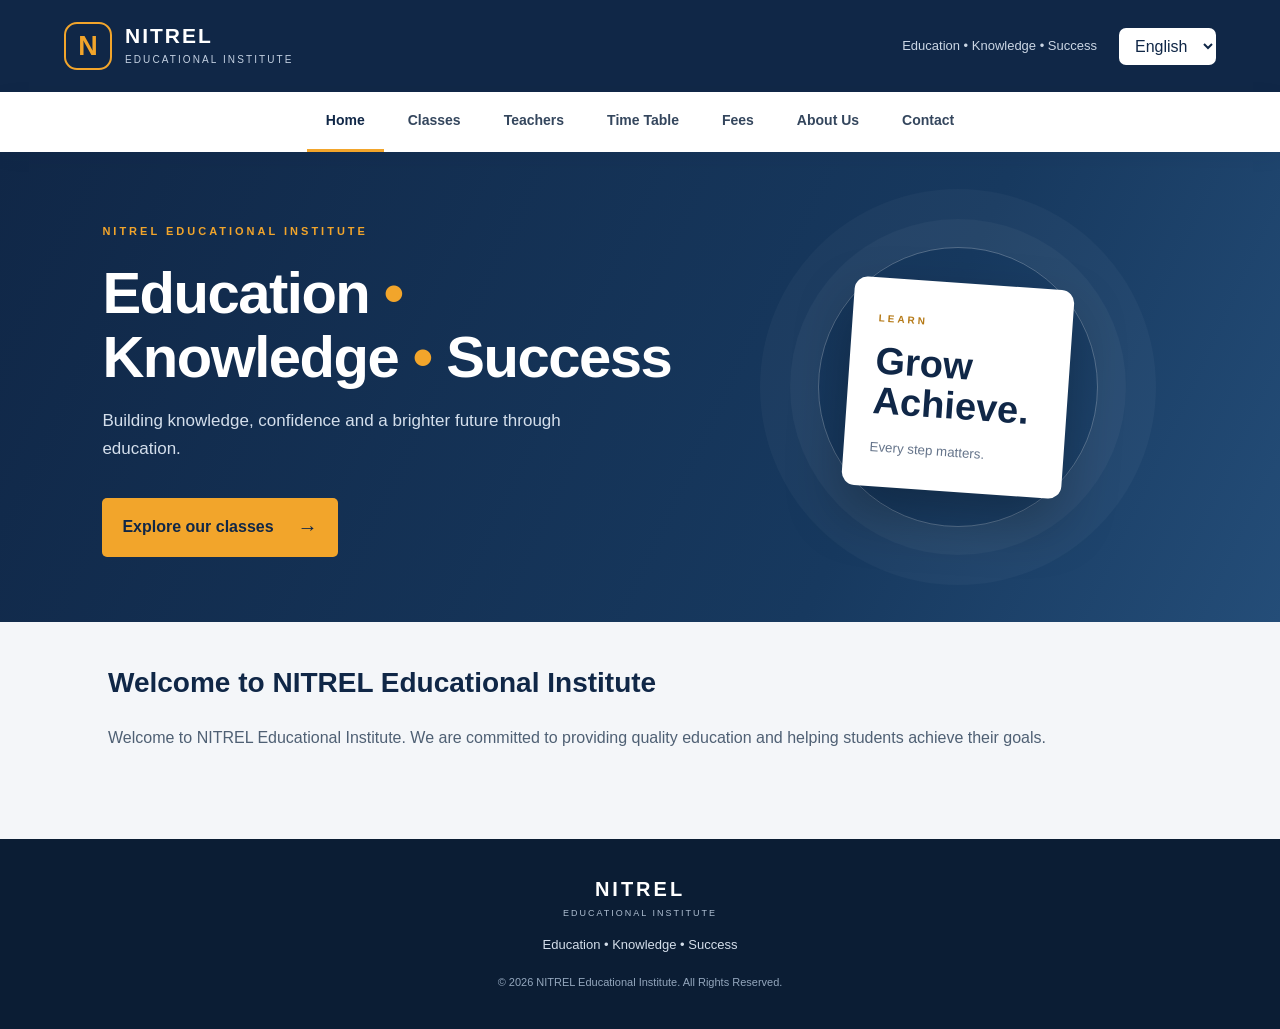
==== commit a0ac6e72: "Add files via upload Created separated pages" ====
--- a/index.html
+++ b/index.html
@@ -1,366 +1,34 @@
-
-<!DOCTYPE html>
+<!doctype html>
 <html lang="en">
 <head>
-  <meta charset="UTF-8">
-  <meta name="viewport" content="width=device-width, initial-scale=1.0">
-  <meta name="description" content="NITREL Educational Institute">
-  <title>NITREL Educational Institute</title>
-
-  <style>
-    * {
-      margin: 0;
-      padding: 0;
-      box-sizing: border-box;
-      font-family: Arial, sans-serif;
-    }
-
-    body {
-      background: #f4f6fa;
-      color: #222;
-    }
-
-    header {
-      background: #142b50;
-      color: white;
-      padding: 20px;
-      text-align: center;
-    }
-
-    header h1 {
-      font-size: 28px;
-      margin-bottom: 8px;
-    }
-
-    nav {
-      background: #203d69;
-      display: flex;
-      justify-content: center;
-      flex-wrap: wrap;
-    }
-
-    nav button {
-      border: none;
-      background: transparent;
-      color: white;
-      padding: 15px 20px;
-      cursor: pointer;
-      font-size: 15px;
-    }
-
-    nav button:hover,
-    nav button.active {
-      background: #f0a52b;
-      color: #142b50;
-    }
-
-    main {
-      max-width: 1100px;
-      margin: 30px auto;
-      padding: 20px;
-      min-height: 55vh;
-    }
-
-    .page {
-      display: none;
-      background: white;
-      padding: 30px;
-      border-radius: 12px;
-      box-shadow: 0 3px 15px rgba(0,0,0,0.08);
-    }
-
-    .page.active {
-      display: block;
-    }
-
-    h2 {
-      color: #142b50;
-      margin-bottom: 20px;
-    }
-
-    .construction {
-      min-height: 350px;
-      display: flex;
-      flex-direction: column;
-      justify-content: center;
-      align-items: center;
-      text-align: center;
-      padding: 30px 15px;
-    }
-
-    .construction .icon {
-      font-size: 75px;
-      margin-bottom: 20px;
-    }
-
-    .construction h2 {
-      font-size: 32px;
-      margin-bottom: 15px;
-    }
-
-    .construction p {
-      max-width: 600px;
-      line-height: 1.7;
-      color: #666;
-      font-size: 17px;
-    }
-
-    .badge {
-      background: #fff0d2;
-      color: #9a5b00;
-      border-radius: 30px;
-      padding: 9px 18px;
-      font-size: 13px;
-      font-weight: bold;
-      margin-bottom: 20px;
-    }
-
-    .timetable {
-      width: 100%;
-      border-collapse: collapse;
-      margin-top: 20px;
-    }
-
-    .timetable th,
-    .timetable td {
-      border: 1px solid #ddd;
-      padding: 12px;
-      text-align: center;
-    }
-
-    .timetable th {
-      background: #203d69;
-      color: white;
-    }
-
-    .language-select {
-      padding: 8px;
-      border-radius: 5px;
-      border: none;
-      margin-top: 10px;
-    }
-
-    footer {
-      background: #142b50;
-      color: white;
-      text-align: center;
-      padding: 20px;
-      margin-top: 30px;
-    }
-
-    @media (max-width: 600px) {
-      nav button {
-        padding: 12px;
-        font-size: 13px;
-      }
-
-      .construction h2 {
-        font-size: 25px;
-      }
-
-      .page {
-        padding: 20px 15px;
-      }
-    }
-  </style>
+<meta charset="utf-8"><meta name="viewport" content="width=device-width, initial-scale=1">
+<meta name="description" content="NITREL Educational Institute - Home">
+<title>NITREL Educational Institute</title>
+<link rel="stylesheet" href="style.css">
 </head>
-
 <body>
-
-  <header>
-    <h1>NITREL EDUCATIONAL INSTITUTE</h1>
-    <p>Education • Knowledge • Success</p>
-
-    <select class="language-select" id="language" onchange="changeLanguage()">
-      <option value="en">English</option>
-      <option value="si">සිංහල</option>
-      <option value="ta">தமிழ்</option>
-    </select>
-  </header>
-
-  <nav>
-    <button class="active" onclick="showPage('home', this)" data-en="Home" data-si="මුල් පිටුව" data-ta="முகப்பு">Home</button>
-    <button onclick="showPage('classes', this)" data-en="Classes" data-si="පන්ති" data-ta="வகுப்புகள்">Classes</button>
-    <button onclick="showPage('teachers', this)" data-en="Teachers" data-si="ගුරුවරුන්" data-ta="ஆசிரியர்கள்">Teachers</button>
-    <button onclick="showPage('timetable', this)" data-en="Time Table" data-si="කාලසටහන" data-ta="கால அட்டவணை">Time Table</button>
-    <button onclick="showPage('fees', this)" data-en="Fees" data-si="ගාස්තු" data-ta="கட்டணம்">Fees</button>
-    <button onclick="showPage('about', this)" data-en="About Us" data-si="අප ගැන" data-ta="எங்களைப் பற்றி">About Us</button>
-    <button onclick="showPage('contact', this)" data-en="Contact" data-si="සම්බන්ධ වන්න" data-ta="தொடர்பு">Contact</button>
-  </nav>
-
-  <main>
-
-    <!-- HOME PAGE -->
-    <section id="home" class="page active">
-      <h2 data-en="Welcome to NITREL Educational Institute"
-          data-si="NITREL අධ්‍යාපන ආයතනයට සාදරයෙන් පිළිගනිමු"
-          data-ta="NITREL கல்வி நிறுவனத்திற்கு வரவேற்கிறோம்">
+<header class="site-header">
+  <a class="brand" href="index.html"><span class="brand-symbol">N</span><span><strong>NITREL</strong><small>EDUCATIONAL INSTITUTE</small></span></a>
+  <div class="header-right"><span class="tagline">Education • Knowledge • Success</span><select id="language" class="language-select" aria-label="Select language"><option value="en">English</option><option value="si">සිංහල</option><option value="ta">தமிழ்</option></select><button class="menu-toggle" id="menuToggle" aria-label="Open navigation">☰</button></div>
+</header>
+<nav class="main-nav" id="mainNav"><a class="nav-link active" href="index.html" data-en="Home" data-si="මුල් පිටුව" data-ta="முகப்பு">Home</a><a class="nav-link" href="classes.html" data-en="Classes" data-si="පන්ති" data-ta="வகுப்புகள்">Classes</a><a class="nav-link" href="teachers.html" data-en="Teachers" data-si="ගුරුවරුන්" data-ta="ஆசிரியர்கள்">Teachers</a><a class="nav-link" href="timetable.html" data-en="Time Table" data-si="කාලසටහන" data-ta="கால அட்டவணை">Time Table</a><a class="nav-link" href="fees.html" data-en="Fees" data-si="ගාස්තු" data-ta="கட்டணம்">Fees</a><a class="nav-link" href="about.html" data-en="About Us" data-si="අප ගැන" data-ta="எங்களைப் பற்றி">About Us</a><a class="nav-link" href="contact.html" data-en="Contact" data-si="සම්බන්ධ වන්න" data-ta="தொடர்பு">Contact</a></nav>
+<main><section class="home-hero">
+          <div class="hero-copy">
+            <span class="eyebrow">NITREL EDUCATIONAL INSTITUTE</span>
+            <h1>Education <em>•</em> Knowledge <em>•</em> Success</h1>
+            <p>Building knowledge, confidence and a brighter future through education.</p>
+            <a class="primary-link" href="classes.html">Explore our classes <span>→</span></a>
+          </div>
+          <div class="hero-art" aria-hidden="true"><div class="art-circle"></div><div class="art-card"><span>LEARN</span><strong>Grow<br>Achieve.</strong><small>Every step matters.</small></div></div>
+        </section>
+        <section class="content-section home-welcome">
+<h2 data-en="Welcome to NITREL Educational Institute" data-si="NITREL අධ්‍යාපන ආයතනයට සාදරයෙන් පිළිගනිමු" data-ta="NITREL கல்வி நிறுவனத்திற்கு வரவேற்கிறோம்">
         Welcome to NITREL Educational Institute
       </h2>
-
-      <p data-en="Welcome to NITREL Educational Institute. We are committed to providing quality education and helping students achieve their goals."
-         data-si="NITREL අධ්‍යාපන ආයතනයට සාදරයෙන් පිළිගනිමු. ගුණාත්මක අධ්‍යාපනයක් ලබා දීමට අපි කැපවී සිටිමු."
-         data-ta="NITREL கல்வி நிறுவனத்திற்கு வரவேற்கிறோம். தரமான கல்வியை வழங்குவதற்கும் மாணவர்கள் தங்கள் இலக்குகளை அடைய உதவுவதற்கும் நாங்கள் அர்ப்பணித்துள்ளோம்.">
+<p data-en="Welcome to NITREL Educational Institute. We are committed to providing quality education and helping students achieve their goals." data-si="NITREL අධ්‍යාපන ආයතනයට සාදරයෙන් පිළිගනිමු. ගුණාත්මක අධ්‍යාපනයක් ලබා දීමට අපි කැපවී සිටිමු." data-ta="NITREL கல்வி நிறுவனத்திற்கு வரவேற்கிறோம். தரமான கல்வியை வழங்குவதற்கும் மாணவர்கள் தங்கள் இலக்குகளை அடைய உதவுவதற்கும் நாங்கள் அர்ப்பணித்துள்ளோம்.">
         Welcome to NITREL Educational Institute. We are committed to providing quality education and helping students achieve their goals.
       </p>
-    </section>
-
-    <!-- CLASSES PAGE: ORIGINAL CONTENT CAN BE KEPT HERE AS COMMENTS -->
-    <section id="classes" class="page">
-      <!--
-        ORIGINAL CLASSES PAGE CODE:
-        Keep your previous classes HTML and related content here as comments.
-      -->
-
-      <div class="construction">
-        <div class="icon">🚧</div>
-        <div class="badge" data-en="UNDER CONSTRUCTION" data-si="වැඩ කටයුතු සිදු වෙමින් පවතී" data-ta="கட்டுமானப் பணிகள் நடைபெறுகின்றன">UNDER CONSTRUCTION</div>
-        <h2 data-en="Coming Soon!" data-si="ළඟදීම!" data-ta="விரைவில்!">Coming Soon!</h2>
-        <p data-en="We are currently working on this page. Please check back soon."
-           data-si="මෙම පිටුවේ වැඩ කටයුතු සිදු කරමින් පවතී. කරුණාකර පසුව නැවත පැමිණෙන්න."
-           data-ta="இந்தப் பக்கத்தில் பணிகள் நடைபெற்று வருகின்றன. தயவுசெய்து மீண்டும் பார்வையிடவும்.">
-          We are currently working on this page. Please check back soon.
-        </p>
-      </div>
-    </section>
-
-    <!-- TEACHERS PAGE -->
-    <section id="teachers" class="page">
-      <!-- ORIGINAL TEACHERS PAGE CODE SHOULD BE KEPT HERE AS COMMENTS -->
-
-      <div class="construction">
-        <div class="icon">🚧</div>
-        <div class="badge">UNDER CONSTRUCTION</div>
-        <h2 data-en="Coming Soon!" data-si="ළඟදීම!" data-ta="விரைவில்!">Coming Soon!</h2>
-        <p data-en="We are currently working on this page. Please check back soon."
-           data-si="මෙම පිටුවේ වැඩ කටයුතු සිදු කරමින් පවතී. පසුව නැවත පැමිණෙන්න."
-           data-ta="இந்தப் பக்கத்தில் பணிகள் நடைபெற்று வருகின்றன. மீண்டும் பார்வையிடவும்.">
-          We are currently working on this page. Please check back soon.
-        </p>
-      </div>
-    </section>
-
-    <!-- TIME TABLE PAGE -->
-    <section id="timetable" class="page">
-      <h2 data-en="Time Table" data-si="කාලසටහන" data-ta="கால அட்டவணை">Time Table</h2>
-
-      <table class="timetable">
-        <thead>
-          <tr>
-            <th data-en="Day" data-si="දිනය" data-ta="நாள்">Day</th>
-            <th data-en="Time" data-si="වේලාව" data-ta="நேரம்">Time</th>
-            <th data-en="Class" data-si="පන්තිය" data-ta="வகுப்பு">Class</th>
-          </tr>
-        </thead>
-        <tbody>
-          <tr>
-            <td>Monday</td>
-            <td>8:00 AM - 10:00 AM</td>
-            <td>Class 01</td>
-          </tr>
-          <tr>
-            <td>Wednesday</td>
-            <td>2:00 PM - 4:00 PM</td>
-            <td>Class 02</td>
-          </tr>
-          <tr>
-            <td>Saturday</td>
-            <td>8:00 AM - 10:00 AM</td>
-            <td>Class 03</td>
-          </tr>
-        </tbody>
-      </table>
-    </section>
-
-    <!-- FEES PAGE -->
-    <section id="fees" class="page">
-      <!-- ORIGINAL FEES PAGE CODE SHOULD BE KEPT HERE AS COMMENTS -->
-
-      <div class="construction">
-        <div class="icon">🚧</div>
-        <div class="badge">UNDER CONSTRUCTION</div>
-        <h2 data-en="Coming Soon!" data-si="ළඟදීම!" data-ta="விரைவில்!">Coming Soon!</h2>
-        <p data-en="We are currently working on this page. Please check back soon."
-           data-si="මෙම පිටුවේ වැඩ කටයුතු සිදු කරමින් පවතී. පසුව නැවත පැමිණෙන්න."
-           data-ta="இந்தப் பக்கத்தில் பணிகள் நடைபெற்று வருகின்றன. மீண்டும் பார்வையிடவும்.">
-          We are currently working on this page. Please check back soon.
-        </p>
-      </div>
-    </section>
-
-    <!-- ABOUT PAGE -->
-    <section id="about" class="page">
-      <!-- ORIGINAL ABOUT PAGE CODE SHOULD BE KEPT HERE AS COMMENTS -->
-
-      <div class="construction">
-        <div class="icon">🚧</div>
-        <div class="badge">UNDER CONSTRUCTION</div>
-        <h2 data-en="Coming Soon!" data-si="ළඟදීම!" data-ta="விரைவில்!">Coming Soon!</h2>
-        <p data-en="We are currently working on this page. Please check back soon."
-           data-si="මෙම පිටුවේ වැඩ කටයුතු සිදු කරමින් පවතී. පසුව නැවත පැමිණෙන්න."
-           data-ta="இந்தப் பக்கத்தில் பணிகள் நடைபெற்று வருகின்றன. மீண்டும் பார்வையிடவும்.">
-          We are currently working on this page. Please check back soon.
-        </p>
-      </div>
-    </section>
-
-    <!-- CONTACT PAGE -->
-    <section id="contact" class="page">
-      <!-- ORIGINAL CONTACT PAGE CODE SHOULD BE KEPT HERE AS COMMENTS -->
-
-      <div class="construction">
-        <div class="icon">🚧</div>
-        <div class="badge">UNDER CONSTRUCTION</div>
-        <h2 data-en="Coming Soon!" data-si="ළඟදීම!" data-ta="விரைவில்!">Coming Soon!</h2>
-        <p data-en="We are currently working on this page. Please check back soon."
-           data-si="මෙම පිටුවේ වැඩ කටයුතු සිදු කරමින් පවතී. පසුව නැවත පැමිණෙන්න."
-           data-ta="இந்தப் பக்கத்தில் பணிகள் நடைபெற்று வருகின்றன. மீண்டும் பார்வையிடவும்.">
-          We are currently working on this page. Please check back soon.
-        </p>
-      </div>
-    </section>
-
-  </main>
-
-  <footer>
-    <p>© <span id="year"></span> NITREL Educational Institute. All Rights Reserved.</p>
-  </footer>
-
-  <script>
-    // Page navigation
-    function showPage(pageId, button) {
-      document.querySelectorAll(".page").forEach(page => {
-        page.classList.remove("active");
-      });
-
-      document.querySelectorAll("nav button").forEach(btn => {
-        btn.classList.remove("active");
-      });
-
-      document.getElementById(pageId).classList.add("active");
-      button.classList.add("active");
-    }
-
-    // Language switching
-    function changeLanguage() {
-      const language = document.getElementById("language").value;
-
-      document.querySelectorAll("[data-" + language + "]").forEach(element => {
-        element.textContent = element.getAttribute("data-" + language);
-      });
-
-      document.documentElement.lang = language;
-    }
-
-    // Current year
-    document.getElementById("year").textContent = new Date().getFullYear();
-  </script>
-
-  <!--
-    ORIGINAL JAVASCRIPT:
-    Keep your previous JavaScript functions and other original code here
-    as comments when merging this template with your existing index.html.
-  -->
-
-</body>
-</html>
+</section></main>
+<footer class="site-footer"><div class="footer-brand"><strong>NITREL</strong><span>EDUCATIONAL INSTITUTE</span></div><p>Education • Knowledge • Success</p><small>© <span id="year"></span> NITREL Educational Institute. All Rights Reserved.</small></footer>
+<script src="script.js"></script>
+</body></html>
--- a/style.css
+++ b/style.css
@@ -0,0 +1,12 @@
+:root{--navy:#102747;--blue:#1e416e;--orange:#f2a52b;--ink:#18283b;--muted:#65748a;--paper:#f4f6f9;--white:#fff}
+*{box-sizing:border-box}html{scroll-behavior:smooth}body{margin:0;background:var(--paper);color:var(--ink);font-family:Inter,"Segoe UI",Arial,sans-serif;line-height:1.65}
+a{color:inherit;text-decoration:none}.site-header{min-height:92px;background:var(--navy);color:#fff;display:flex;align-items:center;justify-content:space-between;padding:16px max(5vw,24px);gap:20px}
+.brand{display:flex;align-items:center;gap:13px}.brand-symbol{width:48px;height:48px;border:2px solid var(--orange);color:var(--orange);display:grid;place-items:center;font-size:27px;font-weight:800;border-radius:13px}.brand strong{display:block;font-size:21px;letter-spacing:2px;line-height:1.15}.brand small{display:block;font-size:10px;letter-spacing:2.1px;color:#c4d1e2;margin-top:4px}.header-right{display:flex;align-items:center;gap:22px}.tagline{color:#cbd6e4;font-size:13px}.language-select{background:#fff;border:0;border-radius:7px;padding:9px 12px;color:var(--navy);font:inherit}.main-nav{background:#fff;display:flex;justify-content:center;gap:5px;padding:0 18px;box-shadow:0 5px 18px #122a4510;position:relative;z-index:3}.nav-link{padding:17px 19px;color:#34465d;font-size:14px;font-weight:650;border-bottom:3px solid transparent;transition:.2s}.nav-link:hover,.nav-link.active{color:var(--navy);border-bottom-color:var(--orange)}
+main{min-height:65vh}.home-hero{background:linear-gradient(115deg,#102747 0%,#17395f 68%,#244d78 100%);color:white;min-height:435px;padding:65px max(8vw,28px);display:grid;grid-template-columns:1.15fr .85fr;align-items:center;gap:40px;overflow:hidden}.hero-copy{max-width:680px}.eyebrow{font-size:11px;letter-spacing:3px;font-weight:800;color:var(--orange)}.home-hero h1{font-size:clamp(35px,5vw,58px);line-height:1.1;letter-spacing:-1.5px;margin:18px 0}.home-hero h1 em{font-style:normal;color:var(--orange)}.home-hero p{max-width:530px;color:#d4dfec;font-size:17px}.primary-link{display:inline-flex;align-items:center;gap:24px;background:var(--orange);color:var(--navy);font-weight:800;padding:13px 20px;border-radius:5px;margin-top:18px}.primary-link span{font-size:20px}.hero-art{height:300px;position:relative;display:grid;place-items:center}.art-circle{position:absolute;width:280px;height:280px;border:1px solid #ffffff42;border-radius:50%;box-shadow:0 0 0 28px #ffffff09,0 0 0 58px #ffffff08}.art-card{position:relative;background:#fff;color:var(--navy);width:220px;padding:26px;border-radius:13px;box-shadow:0 25px 55px #0004;transform:rotate(4deg)}.art-card span{font-size:10px;letter-spacing:3px;color:#b57916;font-weight:900}.art-card strong{display:block;font-size:38px;line-height:1.05;margin:12px 0}.art-card small{color:var(--muted)}
+.page-banner{background:linear-gradient(110deg,#102747,#214a76);color:#fff;padding:48px max(8vw,28px);display:flex;align-items:center;justify-content:space-between;min-height:185px}.page-banner h1{font-size:clamp(32px,4vw,44px);margin:8px 0 0;line-height:1.15}.page-banner p{margin:8px 0 0;color:#d1dceb}.banner-mark{font-size:86px;font-weight:900;line-height:1;color:#ffffff16;padding-right:3vw}
+.content-section{max-width:1120px;margin:0 auto;padding:48px 28px 70px}.home-welcome{padding-top:38px}.content-section h2{color:var(--navy);font-size:28px;margin:0 0 18px}.content-section p{color:#4f6074;line-height:1.8}.page-content{background:#fff;margin-top:34px;margin-bottom:60px;padding:38px 42px;border-radius:12px;box-shadow:0 10px 35px #142b5010;min-height:300px}
+.construction{min-height:300px;display:flex;flex-direction:column;align-items:center;justify-content:center;text-align:center;padding:24px}.construction .icon{font-size:58px}.construction .badge{background:#fff2d8;color:#8b5b08;border-radius:30px;padding:6px 15px;font-size:11px;font-weight:800;letter-spacing:1px;margin:12px}.construction h2{margin:5px 0}.construction p{max-width:570px}
+.timetable{width:100%;border-collapse:collapse;margin-top:20px;font-size:13px}.timetable th,.timetable td{border:1px solid #dce3eb;padding:10px;text-align:center}.timetable th{background:var(--blue);color:#fff}.timetable tr:nth-child(even) td{background:#f6f8fb}.page-content:has(.timetable){overflow-x:auto}
+.site-footer{background:#0b1d34;color:#fff;text-align:center;padding:34px 20px}.footer-brand strong{display:block;letter-spacing:3px;font-size:20px}.footer-brand span{display:block;color:#aebed1;font-size:9px;letter-spacing:2px}.site-footer p{color:#d4deea;font-size:13px}.site-footer small{color:#94a7bd;font-size:11px}
+.menu-toggle{display:none;background:transparent;border:1px solid #ffffff55;color:white;border-radius:6px;padding:7px 11px;font-size:20px}
+@media(max-width:760px){.site-header{padding:14px 18px}.tagline{display:none}.header-right{gap:10px}.menu-toggle{display:block}.main-nav{display:none;flex-direction:column;gap:0;padding:8px 18px}.main-nav.open{display:flex}.nav-link{padding:11px 8px;border-bottom:0;border-left:3px solid transparent}.nav-link.active{border-left-color:var(--orange);background:#f5f7fa}.home-hero{grid-template-columns:1fr;padding:48px 25px;min-height:0}.hero-art{height:220px}.art-circle{width:190px;height:190px}.art-card{width:180px;padding:20px}.art-card strong{font-size:31px}.page-banner{padding:36px 25px;min-height:150px}.banner-mark{font-size:55px}.content-section{padding:32px 18px 50px}.page-content{padding:25px 18px;margin:20px 14px 40px}.timetable{min-width:760px}}
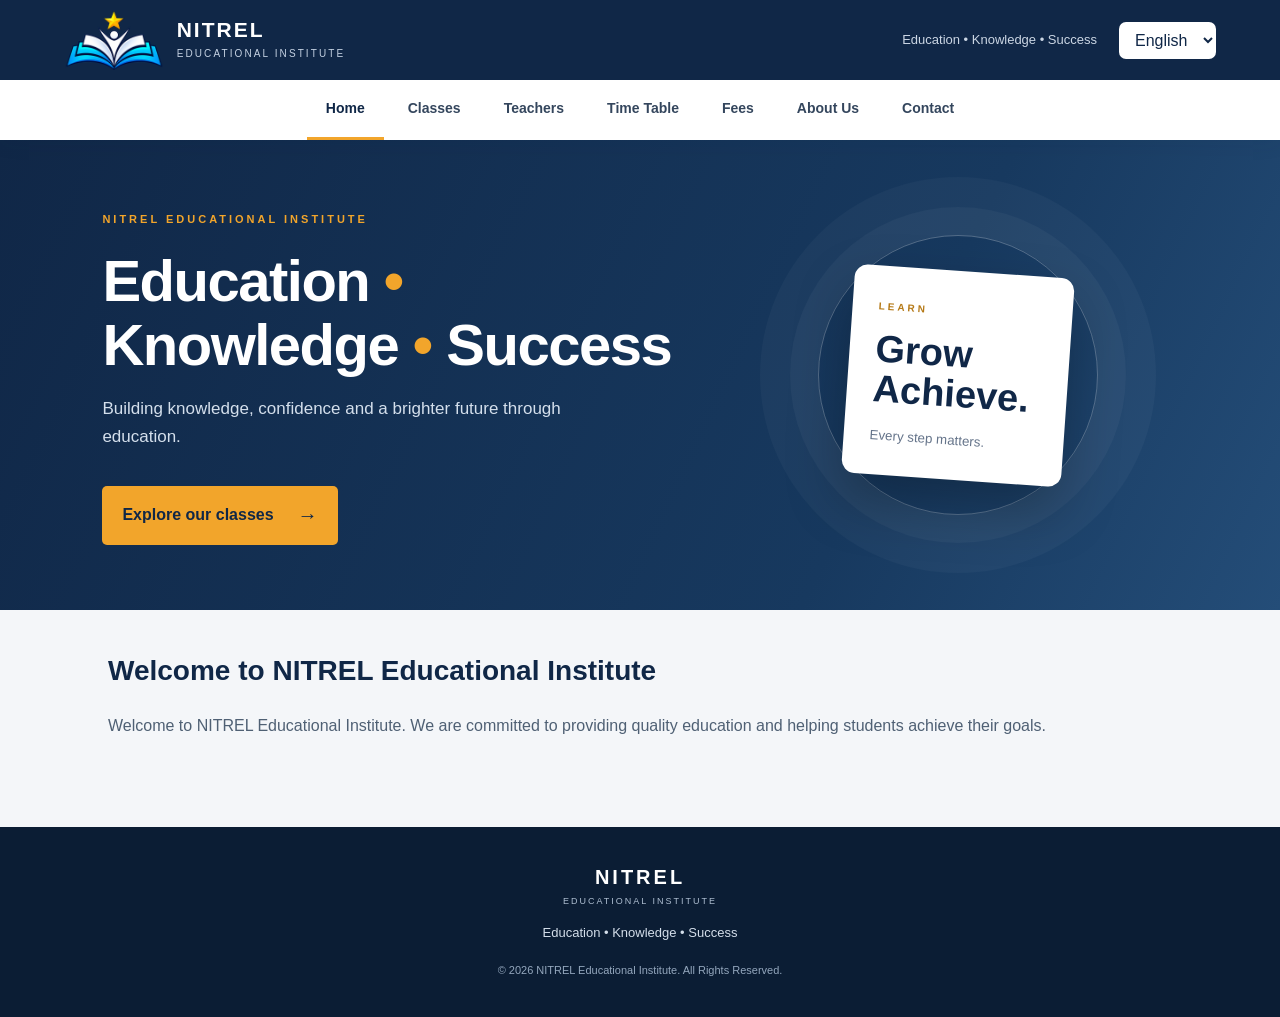
==== commit 2df4be15: "Logo and header update" ====
--- a/index.html
+++ b/index.html
@@ -7,11 +7,13 @@
 <link rel="stylesheet" href="style.css">
 </head>
 <body>
+<div class="site-top">
 <header class="site-header">
-  <a class="brand" href="index.html"><span class="brand-symbol">N</span><span><strong>NITREL</strong><small>EDUCATIONAL INSTITUTE</small></span></a>
+  <a class="brand" href="index.html"><img class="brand-logo" src="NITREL_Logo.png" alt="NITREL Educational Institute logo"><span><strong>NITREL</strong><small>EDUCATIONAL INSTITUTE</small></span></a>
   <div class="header-right"><span class="tagline">Education • Knowledge • Success</span><select id="language" class="language-select" aria-label="Select language"><option value="en">English</option><option value="si">සිංහල</option><option value="ta">தமிழ்</option></select><button class="menu-toggle" id="menuToggle" aria-label="Open navigation">☰</button></div>
 </header>
 <nav class="main-nav" id="mainNav"><a class="nav-link active" href="index.html" data-en="Home" data-si="මුල් පිටුව" data-ta="முகப்பு">Home</a><a class="nav-link" href="classes.html" data-en="Classes" data-si="පන්ති" data-ta="வகுப்புகள்">Classes</a><a class="nav-link" href="teachers.html" data-en="Teachers" data-si="ගුරුවරුන්" data-ta="ஆசிரியர்கள்">Teachers</a><a class="nav-link" href="timetable.html" data-en="Time Table" data-si="කාලසටහන" data-ta="கால அட்டவணை">Time Table</a><a class="nav-link" href="fees.html" data-en="Fees" data-si="ගාස්තු" data-ta="கட்டணம்">Fees</a><a class="nav-link" href="about.html" data-en="About Us" data-si="අප ගැන" data-ta="எங்களைப் பற்றி">About Us</a><a class="nav-link" href="contact.html" data-en="Contact" data-si="සම්බන්ධ වන්න" data-ta="தொடர்பு">Contact</a></nav>
+</div>
 <main><section class="home-hero">
           <div class="hero-copy">
             <span class="eyebrow">NITREL EDUCATIONAL INSTITUTE</span>
--- a/style.css
+++ b/style.css
@@ -1,12 +1,463 @@
-:root{--navy:#102747;--blue:#1e416e;--orange:#f2a52b;--ink:#18283b;--muted:#65748a;--paper:#f4f6f9;--white:#fff}
-*{box-sizing:border-box}html{scroll-behavior:smooth}body{margin:0;background:var(--paper);color:var(--ink);font-family:Inter,"Segoe UI",Arial,sans-serif;line-height:1.65}
-a{color:inherit;text-decoration:none}.site-header{min-height:92px;background:var(--navy);color:#fff;display:flex;align-items:center;justify-content:space-between;padding:16px max(5vw,24px);gap:20px}
-.brand{display:flex;align-items:center;gap:13px}.brand-symbol{width:48px;height:48px;border:2px solid var(--orange);color:var(--orange);display:grid;place-items:center;font-size:27px;font-weight:800;border-radius:13px}.brand strong{display:block;font-size:21px;letter-spacing:2px;line-height:1.15}.brand small{display:block;font-size:10px;letter-spacing:2.1px;color:#c4d1e2;margin-top:4px}.header-right{display:flex;align-items:center;gap:22px}.tagline{color:#cbd6e4;font-size:13px}.language-select{background:#fff;border:0;border-radius:7px;padding:9px 12px;color:var(--navy);font:inherit}.main-nav{background:#fff;display:flex;justify-content:center;gap:5px;padding:0 18px;box-shadow:0 5px 18px #122a4510;position:relative;z-index:3}.nav-link{padding:17px 19px;color:#34465d;font-size:14px;font-weight:650;border-bottom:3px solid transparent;transition:.2s}.nav-link:hover,.nav-link.active{color:var(--navy);border-bottom-color:var(--orange)}
-main{min-height:65vh}.home-hero{background:linear-gradient(115deg,#102747 0%,#17395f 68%,#244d78 100%);color:white;min-height:435px;padding:65px max(8vw,28px);display:grid;grid-template-columns:1.15fr .85fr;align-items:center;gap:40px;overflow:hidden}.hero-copy{max-width:680px}.eyebrow{font-size:11px;letter-spacing:3px;font-weight:800;color:var(--orange)}.home-hero h1{font-size:clamp(35px,5vw,58px);line-height:1.1;letter-spacing:-1.5px;margin:18px 0}.home-hero h1 em{font-style:normal;color:var(--orange)}.home-hero p{max-width:530px;color:#d4dfec;font-size:17px}.primary-link{display:inline-flex;align-items:center;gap:24px;background:var(--orange);color:var(--navy);font-weight:800;padding:13px 20px;border-radius:5px;margin-top:18px}.primary-link span{font-size:20px}.hero-art{height:300px;position:relative;display:grid;place-items:center}.art-circle{position:absolute;width:280px;height:280px;border:1px solid #ffffff42;border-radius:50%;box-shadow:0 0 0 28px #ffffff09,0 0 0 58px #ffffff08}.art-card{position:relative;background:#fff;color:var(--navy);width:220px;padding:26px;border-radius:13px;box-shadow:0 25px 55px #0004;transform:rotate(4deg)}.art-card span{font-size:10px;letter-spacing:3px;color:#b57916;font-weight:900}.art-card strong{display:block;font-size:38px;line-height:1.05;margin:12px 0}.art-card small{color:var(--muted)}
-.page-banner{background:linear-gradient(110deg,#102747,#214a76);color:#fff;padding:48px max(8vw,28px);display:flex;align-items:center;justify-content:space-between;min-height:185px}.page-banner h1{font-size:clamp(32px,4vw,44px);margin:8px 0 0;line-height:1.15}.page-banner p{margin:8px 0 0;color:#d1dceb}.banner-mark{font-size:86px;font-weight:900;line-height:1;color:#ffffff16;padding-right:3vw}
-.content-section{max-width:1120px;margin:0 auto;padding:48px 28px 70px}.home-welcome{padding-top:38px}.content-section h2{color:var(--navy);font-size:28px;margin:0 0 18px}.content-section p{color:#4f6074;line-height:1.8}.page-content{background:#fff;margin-top:34px;margin-bottom:60px;padding:38px 42px;border-radius:12px;box-shadow:0 10px 35px #142b5010;min-height:300px}
-.construction{min-height:300px;display:flex;flex-direction:column;align-items:center;justify-content:center;text-align:center;padding:24px}.construction .icon{font-size:58px}.construction .badge{background:#fff2d8;color:#8b5b08;border-radius:30px;padding:6px 15px;font-size:11px;font-weight:800;letter-spacing:1px;margin:12px}.construction h2{margin:5px 0}.construction p{max-width:570px}
-.timetable{width:100%;border-collapse:collapse;margin-top:20px;font-size:13px}.timetable th,.timetable td{border:1px solid #dce3eb;padding:10px;text-align:center}.timetable th{background:var(--blue);color:#fff}.timetable tr:nth-child(even) td{background:#f6f8fb}.page-content:has(.timetable){overflow-x:auto}
-.site-footer{background:#0b1d34;color:#fff;text-align:center;padding:34px 20px}.footer-brand strong{display:block;letter-spacing:3px;font-size:20px}.footer-brand span{display:block;color:#aebed1;font-size:9px;letter-spacing:2px}.site-footer p{color:#d4deea;font-size:13px}.site-footer small{color:#94a7bd;font-size:11px}
-.menu-toggle{display:none;background:transparent;border:1px solid #ffffff55;color:white;border-radius:6px;padding:7px 11px;font-size:20px}
-@media(max-width:760px){.site-header{padding:14px 18px}.tagline{display:none}.header-right{gap:10px}.menu-toggle{display:block}.main-nav{display:none;flex-direction:column;gap:0;padding:8px 18px}.main-nav.open{display:flex}.nav-link{padding:11px 8px;border-bottom:0;border-left:3px solid transparent}.nav-link.active{border-left-color:var(--orange);background:#f5f7fa}.home-hero{grid-template-columns:1fr;padding:48px 25px;min-height:0}.hero-art{height:220px}.art-circle{width:190px;height:190px}.art-card{width:180px;padding:20px}.art-card strong{font-size:31px}.page-banner{padding:36px 25px;min-height:150px}.banner-mark{font-size:55px}.content-section{padding:32px 18px 50px}.page-content{padding:25px 18px;margin:20px 14px 40px}.timetable{min-width:760px}}
+:root{
+    --navy:#102747;
+    --blue:#1e416e;
+    --orange:#f2a52b;
+    --ink:#18283b;
+    --muted:#65748a;
+    --paper:#f4f6f9;
+    --white:#fff
+}
+
+*{
+    box-sizing:border-box
+}
+
+html{
+    scroll-behavior:smooth
+}
+
+body{
+    margin:0;background:
+    var(--paper);
+    color:var(--ink);
+    font-family:Inter,"Segoe UI",Arial,sans-serif;
+    line-height:1.65
+}
+
+a{
+    color:inherit;text-decoration:none
+}
+.site-top{
+    position:sticky;
+    top:0;
+    z-index:1000
+}
+
+.site-header{
+    min-height:80px;
+    background:var(--navy);
+    color:#fff;display:flex;
+    align-items:center;
+    justify-content:space-between;
+    padding:10px max(5vw,24px);
+    gap:20px
+}
+
+.brand{
+    display:flex;
+    align-items:center;
+    gap:13px
+}
+
+.brand-logo{
+    height:60px;
+    width:auto;
+    display:block
+}
+
+.brand-symbol{
+    width:48px;
+    height:48px;
+    border:2px solid var(--orange);
+    color:var(--orange);
+    display:grid;
+    place-items:center;
+    font-size:27px;
+    font-weight:800;
+    border-radius:13px
+}
+
+.brand strong{
+    display:block;
+    font-size:21px;
+    letter-spacing:2px;
+    line-height:1.15
+}
+.brand small{
+    display:block;
+    font-size:10px;
+    letter-spacing:2.1px;
+    color:#c4d1e2;
+    margin-top:4px
+}
+.header-right{
+    display:flex;
+    align-items:center;
+    gap:22px
+}
+.tagline{
+    color:#cbd6e4;
+    font-size:13px
+}
+.language-select{
+    background:#fff;
+    border:0;
+    border-radius:7px;
+    padding:9px 12px;
+    color:var(--navy);font:inherit
+}
+.main-nav{
+    background:#fff;
+    display:flex;
+    justify-content:center;
+    gap:5px;padding:0 18px;
+    box-shadow:0 5px 18px #122a4510;
+    position:relative;
+    z-index:3
+}
+.nav-link{
+    padding:17px 19px;
+    color:#34465d;
+    font-size:14px;
+    font-weight:650;
+    border-bottom:3px solid transparent;
+    transition:.2s
+}
+.nav-link:hover,.nav-link.active{
+    color:var(--navy);
+    border-bottom-color:var(--orange)
+}
+main{
+    min-height:65vh
+}
+.home-hero{
+    background:linear-gradient(115deg,#102747 0%,#17395f 68%,#244d78 100%);
+    color:white;
+    min-height:435px;
+    padding:65px max(8vw,28px);
+    display:grid;
+    grid-template-columns:1.15fr .85fr;
+    align-items:center;
+    gap:40px;overflow:hidden
+}
+.hero-copy{
+    max-width:680px
+}
+.eyebrow{
+    font-size:11px;
+    letter-spacing:3px;
+    font-weight:800;
+    color:var(--orange)
+}
+.home-hero h1{
+    font-size:clamp(35px,5vw,58px);
+    line-height:1.1;
+    letter-spacing:-1.5px;
+    margin:18px 0
+}
+.home-hero h1 em{
+    font-style:normal;
+    color:var(--orange)
+}
+.home-hero p{
+    max-width:530px;
+    color:#d4dfec;
+    font-size:17px
+}
+.primary-link{
+    display:inline-flex;
+    align-items:center;
+    gap:24px;
+    background:var(--orange);
+    color:var(--navy);
+    font-weight:800;
+    padding:13px 20px;
+    border-radius:5px;
+    margin-top:18px
+}
+.primary-link span{
+    font-size:20px
+}
+.hero-art{
+    height:300px;
+    position:relative;
+    display:grid;
+    place-items:center
+}
+.art-circle{
+    position:absolute;
+    width:280px;
+    height:280px;
+    border:1px solid #ffffff42;
+    border-radius:50%;
+    box-shadow:0 0 0 28px #ffffff09,
+    0 0 0 58px #ffffff08
+}
+.art-card{
+    position:relative;
+    background:#fff;
+    color:var(--navy);
+    width:220px;
+    padding:26px;
+    border-radius:13px;
+    box-shadow:0 25px 55px #0004;
+    transform:rotate(4deg)
+}
+.art-card span{
+    font-size:10px;
+    letter-spacing:3px;
+    color:#b57916;
+    font-weight:900
+}
+.art-card strong{
+    display:block;
+    font-size:38px;
+    line-height:1.05;
+    margin:12px 0
+}
+.art-card small{
+    color:var(--muted)
+}
+.page-banner{
+    background:linear-gradient(110deg,#102747,#214a76);
+    color:#fff;
+    padding:48px max(8vw,28px);
+    display:flex;
+    align-items:center;
+    justify-content:space-between;
+    min-height:185px
+}
+.page-banner h1{
+    font-size:clamp(32px,4vw,44px);
+    margin:8px 0 0;
+    line-height:1.15
+}
+.page-banner p{
+    margin:8px 0 0;
+    color:#d1dceb
+}
+.banner-mark{
+    font-size:86px;
+    font-weight:900;
+    line-height:1;
+    color:#ffffff16;
+    padding-right:3vw
+}
+.content-section{
+    max-width:1120px;
+    margin:0 auto;
+    padding:48px 28px 70px
+}
+.home-welcome{
+    padding-top:38px
+}
+.content-section h2{
+    color:var(--navy);
+    font-size:28px;
+    margin:0 0 18px
+}
+.content-section p{
+    color:#4f6074;
+    line-height:1.8
+}
+.page-content{
+    background:#fff;
+    margin-top:34px;
+    margin-bottom:60px;
+    padding:38px 42px;
+    border-radius:12px;
+    box-shadow:0 10px 35px #142b5010;
+    min-height:300px
+}
+.construction{
+    min-height:300px;
+    display:flex;
+    flex-direction:column;
+    align-items:center;
+    justify-content:center;
+    text-align:center;
+    padding:24px
+}
+.construction .icon{
+    font-size:58px
+}
+.construction .badge{
+    background:#fff2d8;
+    color:#8b5b08;
+    border-radius:30px;
+    padding:6px 15px;
+    font-size:11px;
+    font-weight:800;
+    letter-spacing:1px;
+    margin:12px
+}
+.construction h2{
+    margin:5px 0
+}
+.construction p{
+    max-width:570px
+}
+.timetable{
+    width:100%;
+    border-collapse:collapse;
+    margin-top:20px;
+    font-size:85%;
+}
+.timetable th,.timetable td{
+    border:1px solid #dce3eb;
+    padding:10px;
+    text-align:center
+}
+.timetable th{
+    background:var(--blue);color:#fff
+}
+.timetable tr:nth-child(even) td{
+    background:#f6f8fb
+}
+.page-content:has(.timetable){
+    overflow-x:auto
+}
+.site-footer{
+    background:#0b1d34;
+    color:#fff;
+    text-align:center;
+    padding:34px 20px
+}
+.footer-brand strong{
+    display:block;
+    letter-spacing:3px;
+    font-size:20px
+}
+.footer-brand span{
+    display:block;
+    color:#aebed1;
+    font-size:9px;
+    letter-spacing:2px
+}
+.site-footer p{
+    color:#d4deea;
+    font-size:13px
+}
+.site-footer small{
+    color:#94a7bd;
+    font-size:11px
+}
+.menu-toggle{
+    display:none;
+    background:transparent;
+    border:1px solid #ffffff55;
+    color:white;
+    border-radius:6px;
+    padding:7px 11px;
+    font-size:20px
+}
+@media(max-width:760px){
+    .brand-logo{
+        height:44px
+    }
+    .site-top{
+        max-height:100vh;
+        overflow-y:auto
+    }
+    .site-header{
+        padding:14px 18px
+    }
+    .tagline{
+        display:none
+    }
+    .header-right{
+        gap:10px
+    }
+    .menu-toggle{
+        display:block
+    }
+    .main-nav{
+        display:none;
+        flex-direction:column;
+        gap:0;
+        padding:8px 18px
+    }
+    .main-nav.open{
+        display:flex
+    }
+    .nav-link{
+        padding:11px 8px;
+        border-bottom:0;
+        border-left:3px solid transparent
+    }
+    .nav-link.active{
+        border-left-color:var(--orange);
+        background:#f5f7fa
+    }
+    .home-hero{
+        grid-template-columns:1fr;
+        padding:48px 25px;
+        min-height:0
+    }
+    .hero-art{
+        height:220px
+    }
+    .art-circle{
+        width:190px;
+        height:190px
+    }
+    .art-card{
+        width:180px;
+        padding:20px
+    }
+    .art-card strong{
+        font-size:31px
+    }
+    .page-banner{
+        padding:36px 25px;
+        min-height:150px
+    }
+    .banner-mark{
+        font-size:55px
+    }
+    .content-section{
+        padding:32px 18px 50px
+    }
+    .page-content{
+        padding:25px 18px;
+        margin:20px 14px 40px
+    }
+    .timetable{
+        min-width:760px
+    }
+}
+/* Desktop (Windows/laptop): only the logo bar stays on top, menu scrolls away */
+@media(min-width:761px){
+    .site-top{
+        display:contents
+    }
+    .site-header{
+        position:sticky;
+        top:0;
+        z-index:1000
+    }
+}
+
+/* Back-to-top arrow (desktop only) */
+.to-top{
+    display:none;
+    position:fixed;
+    right:24px;
+    bottom:24px;
+    width:46px;
+    height:46px;
+    border:0;
+    border-radius:50%;
+    background:var(--orange);
+    color:var(--navy);
+    font-size:24px;
+    font-weight:800;
+    cursor:pointer;
+    box-shadow:0 8px 22px #0004;
+    opacity:0;
+    visibility:hidden;
+    transform:translateY(10px);
+    transition:.25s;
+    z-index:1100
+}
+.to-top.show{
+    opacity:1;
+    visibility:visible;
+    transform:none
+}
+@media(min-width:761px){
+    .to-top{
+        display:grid;
+        place-items:center
+    }
+}
